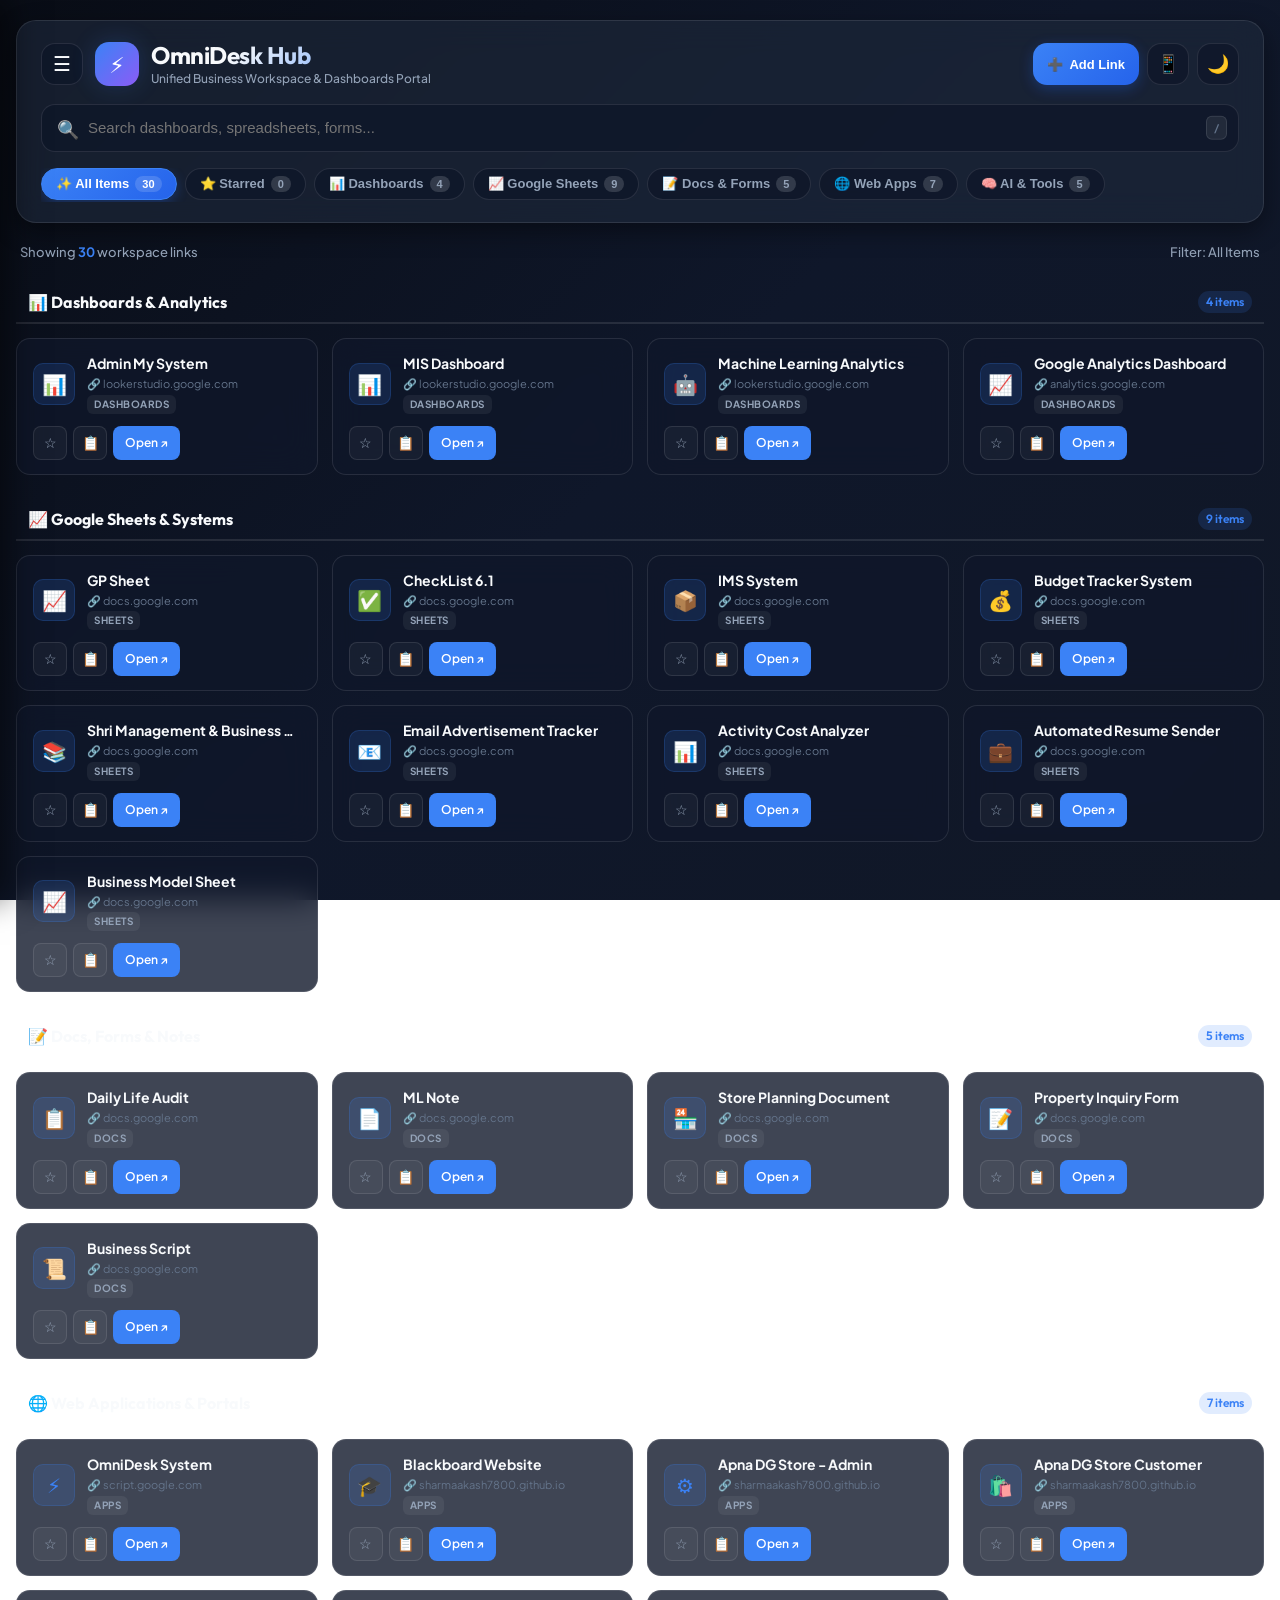
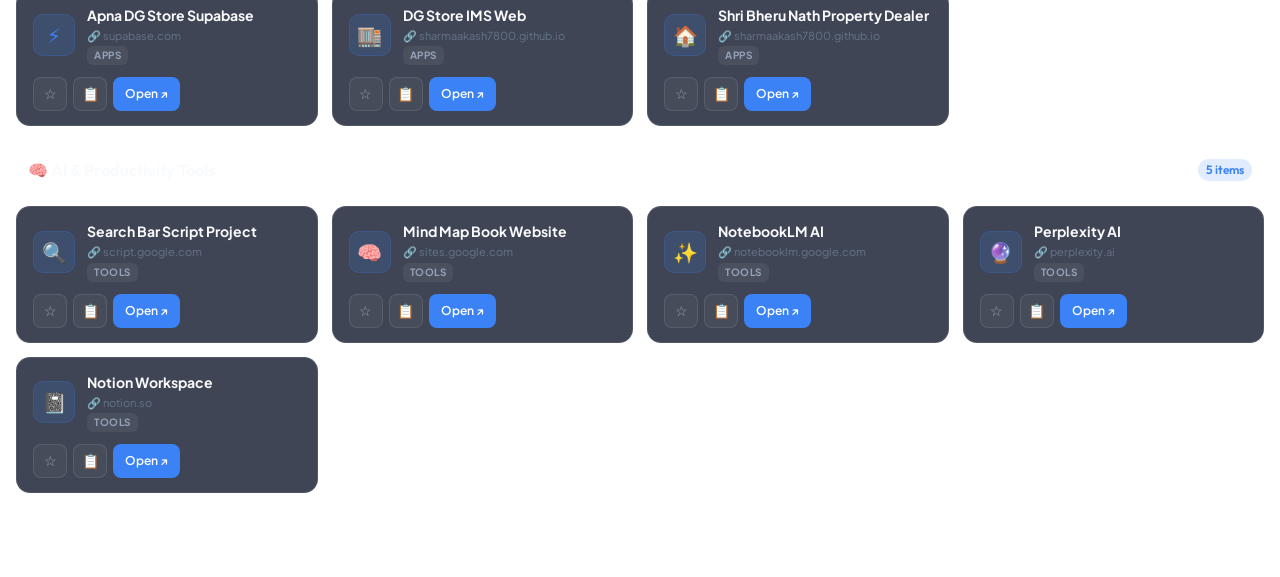
==== omnidesk/index.html @ 14e8e7c7 "Add Mobile Sidebar Drawer, Category Grouped View & Add Link Modal" ====
<!DOCTYPE html>
<html lang="en" data-theme="dark">
<head>
  <meta charset="utf-8">
  <meta name="viewport" content="width=device-width, initial-scale=1, maximum-scale=5">
  <title>OmniDesk - Unified Workspace & Dashboards Hub</title>
  <meta name="description" content="OmniDesk is your central hub for dashboards, Google Sheets, business management tools, and project links.">
  
  <!-- Open Graph / Social Meta -->
  <meta property="og:title" content="OmniDesk - Workspace & Dashboards Hub">
  <meta property="og:description" content="Access all your business dashboards, tools, forms, and Google Sheets in one modern workspace.">
  <meta property="og:type" content="website">

  <!-- Google Fonts -->
  <link rel="preconnect" href="https://fonts.googleapis.com">
  <link rel="preconnect" href="https://fonts.gstatic.com" crossorigin>
  <link href="https://fonts.googleapis.com/css2?family=Plus+Jakarta+Sans:wght@400;500;600;700;800&family=Outfit:wght@400;500;600;700&display=swap" rel="stylesheet">

  <style>
    :root {
      /* Dark Theme (Default) */
      --bg-gradient: linear-gradient(135deg, #090d16 0%, #0f172a 50%, #111827 100%);
      --bg-surface: rgba(30, 41, 59, 0.65);
      --bg-surface-hover: rgba(51, 65, 85, 0.85);
      --bg-card: rgba(15, 23, 42, 0.8);
      --bg-card-hover: rgba(30, 41, 59, 0.95);
      --border-color: rgba(255, 255, 255, 0.1);
      --border-hover: rgba(59, 130, 246, 0.5);
      
      --text-main: #f8fafc;
      --text-muted: #94a3b8;
      --text-dim: #64748b;
      
      --primary: #3b82f6;
      --primary-hover: #2563eb;
      --primary-light: rgba(59, 130, 246, 0.15);
      
      --accent: #8b5cf6;
      --accent-glow: rgba(139, 92, 246, 0.25);
      
      --star-active: #f59e0b;
      --star-active-bg: rgba(245, 158, 11, 0.15);
      
      --shadow-sm: 0 2px 8px rgba(0, 0, 0, 0.3);
      --shadow-md: 0 8px 24px rgba(0, 0, 0, 0.4);
      --shadow-glow: 0 0 25px rgba(59, 130, 246, 0.2);

      --glass-backdrop: blur(16px);
      --radius-sm: 8px;
      --radius-md: 14px;
      --radius-lg: 20px;
    }

    [data-theme="light"] {
      --bg-gradient: linear-gradient(135deg, #f0f4f8 0%, #e2e8f0 50%, #cbd5e1 100%);
      --bg-surface: rgba(255, 255, 255, 0.88);
      --bg-surface-hover: rgba(255, 255, 255, 0.98);
      --bg-card: #ffffff;
      --bg-card-hover: #ffffff;
      --border-color: rgba(0, 0, 0, 0.08);
      --border-hover: rgba(37, 99, 235, 0.4);
      
      --text-main: #0f172a;
      --text-muted: #475569;
      --text-dim: #64748b;
      
      --primary: #2563eb;
      --primary-hover: #1d4ed8;
      --primary-light: rgba(37, 99, 235, 0.1);
      
      --accent: #7c3aed;
      --accent-glow: rgba(124, 58, 237, 0.15);
      
      --shadow-sm: 0 2px 6px rgba(0, 0, 0, 0.05);
      --shadow-md: 0 10px 30px rgba(0, 0, 0, 0.08);
      --shadow-glow: 0 0 20px rgba(37, 99, 235, 0.15);
    }

    * {
      box-sizing: border-box;
      margin: 0;
      padding: 0;
    }

    html, body {
      width: 100%;
      min-height: 100vh;
      font-family: 'Plus Jakarta Sans', system-ui, -apple-system, sans-serif;
      background: var(--bg-gradient);
      background-attachment: fixed;
      color: var(--text-main);
      line-height: 1.5;
      overflow-x: hidden;
      scroll-behavior: smooth;
    }

    /* App Container */
    .app-container {
      max-width: 1280px;
      margin: 0 auto;
      padding: 20px 16px 60px;
      display: flex;
      flex-direction: column;
      gap: 20px;
      min-height: 100vh;
    }

    /* Sidebar Drawer Backdrop */
    .drawer-backdrop {
      position: fixed;
      top: 0;
      left: 0;
      width: 100vw;
      height: 100vh;
      background: rgba(0, 0, 0, 0.6);
      backdrop-filter: blur(4px);
      z-index: 9998;
      opacity: 0;
      pointer-events: none;
      transition: opacity 0.3s ease;
    }

    .drawer-backdrop.active {
      opacity: 1;
      pointer-events: auto;
    }

    /* Slide-out Sidebar Drawer */
    .mobile-drawer {
      position: fixed;
      top: 0;
      left: 0;
      width: 300px;
      max-width: 85vw;
      height: 100vh;
      background: var(--bg-card);
      border-right: 1px solid var(--border-color);
      box-shadow: 10px 0 30px rgba(0, 0, 0, 0.5);
      z-index: 9999;
      transform: translateX(-100%);
      transition: transform 0.3s cubic-bezier(0.4, 0, 0.2, 1);
      display: flex;
      flex-direction: column;
      overflow-y: auto;
      padding: 24px 20px;
      gap: 24px;
    }

    .mobile-drawer.open {
      transform: translateX(0);
    }

    .drawer-header {
      display: flex;
      align-items: center;
      justify-content: space-between;
      border-bottom: 1px solid var(--border-color);
      padding-bottom: 16px;
    }

    .drawer-close-btn {
      background: transparent;
      border: none;
      color: var(--text-muted);
      font-size: 24px;
      cursor: pointer;
      width: 36px;
      height: 36px;
      border-radius: 50%;
      display: flex;
      align-items: center;
      justify-content: center;
      transition: all 0.2s ease;
    }

    .drawer-close-btn:hover {
      background: rgba(255, 255, 255, 0.1);
      color: var(--text-main);
    }

    .drawer-section-title {
      font-size: 11px;
      font-weight: 700;
      text-transform: uppercase;
      letter-spacing: 1px;
      color: var(--text-dim);
      margin-bottom: 10px;
    }

    .drawer-nav-list {
      display: flex;
      flex-direction: column;
      gap: 6px;
      list-style: none;
    }

    .drawer-nav-item {
      display: flex;
      align-items: center;
      justify-content: space-between;
      padding: 12px 14px;
      border-radius: var(--radius-md);
      background: transparent;
      border: 1px solid transparent;
      color: var(--text-muted);
      font-weight: 600;
      font-size: 14px;
      cursor: pointer;
      transition: all 0.2s ease;
      text-decoration: none;
    }

    .drawer-nav-item:hover, .drawer-nav-item.active {
      background: var(--primary-light);
      border-color: var(--primary);
      color: var(--primary);
    }

    .drawer-nav-item .nav-count {
      padding: 2px 8px;
      border-radius: 10px;
      background: rgba(255, 255, 255, 0.1);
      font-size: 12px;
    }

    /* Top Glass Header */
    .header-card {
      background: var(--bg-surface);
      backdrop-filter: var(--glass-backdrop);
      -webkit-backdrop-filter: var(--glass-backdrop);
      border: 1px solid var(--border-color);
      border-radius: var(--radius-lg);
      padding: 20px 24px;
      box-shadow: var(--shadow-md);
      display: flex;
      flex-direction: column;
      gap: 16px;
    }

    .header-top {
      display: flex;
      align-items: center;
      justify-content: space-between;
      gap: 12px;
    }

    .brand-group {
      display: flex;
      align-items: center;
      gap: 12px;
    }

    .menu-toggle-btn {
      width: 42px;
      height: 42px;
      border-radius: var(--radius-md);
      border: 1px solid var(--border-color);
      background: var(--bg-card);
      color: var(--text-main);
      display: flex;
      align-items: center;
      justify-content: center;
      cursor: pointer;
      font-size: 20px;
      transition: all 0.2s ease;
    }

    .menu-toggle-btn:hover {
      background: var(--bg-surface-hover);
      border-color: var(--primary);
    }

    .logo-box {
      width: 44px;
      height: 44px;
      border-radius: var(--radius-md);
      background: linear-gradient(135deg, var(--primary) 0%, var(--accent) 100%);
      display: flex;
      align-items: center;
      justify-content: center;
      color: #ffffff;
      font-size: 22px;
      font-weight: 800;
      box-shadow: var(--shadow-glow);
    }

    .title-group h1 {
      font-family: 'Outfit', sans-serif;
      font-size: 24px;
      font-weight: 700;
      letter-spacing: -0.5px;
      background: linear-gradient(135deg, var(--text-main) 30%, var(--primary) 100%);
      -webkit-background-clip: text;
      -webkit-text-fill-color: transparent;
      line-height: 1.2;
    }

    .title-group p {
      font-size: 12px;
      color: var(--text-muted);
      font-weight: 500;
    }

    .header-actions {
      display: flex;
      align-items: center;
      gap: 8px;
    }

    .add-link-btn {
      padding: 0 14px;
      height: 42px;
      border-radius: var(--radius-md);
      background: linear-gradient(135deg, var(--primary) 0%, #2563eb 100%);
      color: #ffffff;
      font-size: 13px;
      font-weight: 700;
      border: none;
      cursor: pointer;
      display: flex;
      align-items: center;
      gap: 6px;
      box-shadow: 0 4px 14px rgba(37, 99, 235, 0.3);
      transition: all 0.2s ease;
      white-space: nowrap;
    }

    .add-link-btn:hover {
      transform: translateY(-2px);
      box-shadow: 0 6px 20px rgba(37, 99, 235, 0.45);
    }

    .icon-btn {
      width: 42px;
      height: 42px;
      border-radius: var(--radius-md);
      border: 1px solid var(--border-color);
      background: var(--bg-card);
      color: var(--text-main);
      display: flex;
      align-items: center;
      justify-content: center;
      cursor: pointer;
      font-size: 18px;
      transition: all 0.2s ease;
    }

    .icon-btn:hover {
      background: var(--bg-surface-hover);
      border-color: var(--primary);
    }

    /* Controls & Search */
    .search-wrapper {
      position: relative;
      width: 100%;
    }

    .search-icon {
      position: absolute;
      left: 16px;
      top: 50%;
      transform: translateY(-50%);
      color: var(--text-muted);
      pointer-events: none;
      font-size: 18px;
    }

    .search-input {
      width: 100%;
      height: 48px;
      padding: 12px 90px 12px 46px;
      border-radius: var(--radius-md);
      border: 1px solid var(--border-color);
      background: var(--bg-card);
      color: var(--text-main);
      font-size: 15px;
      font-weight: 500;
      outline: none;
      transition: all 0.2s ease;
    }

    .search-input:focus {
      border-color: var(--primary);
      box-shadow: 0 0 0 3px var(--primary-light);
      background: var(--bg-surface-hover);
    }

    .search-right-tools {
      position: absolute;
      right: 12px;
      top: 50%;
      transform: translateY(-50%);
      display: flex;
      align-items: center;
      gap: 6px;
    }

    .shortcut-badge {
      padding: 3px 7px;
      border-radius: 6px;
      background: rgba(255, 255, 255, 0.08);
      border: 1px solid var(--border-color);
      color: var(--text-dim);
      font-size: 11px;
      font-weight: 600;
      pointer-events: none;
    }

    .clear-btn {
      background: transparent;
      border: none;
      color: var(--text-muted);
      font-size: 18px;
      cursor: pointer;
      width: 28px;
      height: 28px;
      border-radius: 50%;
      display: none;
      align-items: center;
      justify-content: center;
    }

    .clear-btn.visible {
      display: flex;
    }

    /* Category Bar Chips */
    .categories-bar {
      display: flex;
      align-items: center;
      gap: 8px;
      overflow-x: auto;
      padding-bottom: 2px;
      scrollbar-width: none;
      -ms-overflow-style: none;
    }

    .categories-bar::-webkit-scrollbar {
      display: none;
    }

    .chip-btn {
      display: flex;
      align-items: center;
      gap: 6px;
      padding: 7px 14px;
      border-radius: 30px;
      border: 1px solid var(--border-color);
      background: var(--bg-card);
      color: var(--text-muted);
      font-size: 13px;
      font-weight: 600;
      white-space: nowrap;
      cursor: pointer;
      transition: all 0.2s ease;
    }

    .chip-btn:hover {
      background: var(--bg-surface-hover);
      color: var(--text-main);
    }

    .chip-btn.active {
      background: linear-gradient(135deg, var(--primary) 0%, #2563eb 100%);
      color: #ffffff;
      border-color: var(--primary);
      box-shadow: 0 4px 12px rgba(37, 99, 235, 0.3);
    }

    .chip-count {
      padding: 2px 7px;
      border-radius: 12px;
      background: rgba(255, 255, 255, 0.15);
      font-size: 11px;
    }

    /* Bar Info */
    .info-bar {
      display: flex;
      align-items: center;
      justify-content: space-between;
      padding: 0 4px;
      font-size: 13px;
      color: var(--text-muted);
      font-weight: 500;
    }

    .result-count strong {
      color: var(--primary);
    }

    /* Category Group Sections */
    .category-group-section {
      display: flex;
      flex-direction: column;
      gap: 14px;
      margin-bottom: 24px;
    }

    .category-header-title {
      display: flex;
      align-items: center;
      justify-content: space-between;
      padding: 8px 12px;
      border-bottom: 2px solid var(--border-color);
      color: var(--text-main);
      font-size: 16px;
      font-weight: 700;
      font-family: 'Outfit', sans-serif;
    }

    .category-header-title .cat-badge-count {
      font-size: 12px;
      font-weight: 600;
      padding: 2px 8px;
      border-radius: 12px;
      background: var(--primary-light);
      color: var(--primary);
    }

    /* Grid vs List Containers */
    .links-grid {
      display: grid;
      grid-template-columns: repeat(auto-fill, minmax(280px, 1fr));
      gap: 14px;
      width: 100%;
    }

    .links-list-mode {
      display: flex;
      flex-direction: column;
      gap: 10px;
    }

    /* Card Component */
    .card-item {
      background: var(--bg-card);
      border: 1px solid var(--border-color);
      border-radius: var(--radius-md);
      padding: 14px 16px;
      display: flex;
      flex-direction: column;
      justify-content: space-between;
      gap: 12px;
      position: relative;
      overflow: hidden;
      backdrop-filter: var(--glass-backdrop);
      transition: all 0.25s cubic-bezier(0.2, 0, 0, 1);
      text-decoration: none;
    }

    .card-item:hover {
      transform: translateY(-3px);
      border-color: var(--border-hover);
      box-shadow: var(--shadow-md), var(--shadow-glow);
      background: var(--bg-card-hover);
    }

    .links-list-mode .card-item {
      flex-direction: row;
      align-items: center;
    }

    .card-main-info {
      display: flex;
      align-items: center;
      gap: 12px;
      min-width: 0;
      flex: 1;
    }

    .card-icon {
      width: 42px;
      height: 42px;
      border-radius: 10px;
      display: flex;
      align-items: center;
      justify-content: center;
      font-size: 20px;
      flex-shrink: 0;
      background: var(--primary-light);
      color: var(--primary);
      border: 1px solid rgba(59, 130, 246, 0.2);
    }

    .card-text {
      display: flex;
      flex-direction: column;
      gap: 2px;
      min-width: 0;
    }

    .card-title {
      font-size: 14px;
      font-weight: 700;
      color: var(--text-main);
      white-space: nowrap;
      overflow: hidden;
      text-overflow: ellipsis;
    }

    .card-url-preview {
      font-size: 11px;
      color: var(--text-dim);
      white-space: nowrap;
      overflow: hidden;
      text-overflow: ellipsis;
    }

    .card-tag-row {
      display: flex;
      align-items: center;
      gap: 6px;
    }

    .card-tag {
      font-size: 10px;
      font-weight: 700;
      text-transform: uppercase;
      padding: 2px 7px;
      border-radius: 6px;
      background: rgba(255, 255, 255, 0.06);
      color: var(--text-muted);
      letter-spacing: 0.5px;
    }

    .custom-badge {
      font-size: 10px;
      font-weight: 700;
      padding: 2px 6px;
      border-radius: 6px;
      background: rgba(139, 92, 246, 0.2);
      color: var(--accent);
    }

    .card-actions {
      display: flex;
      align-items: center;
      gap: 6px;
      flex-shrink: 0;
    }

    .action-btn {
      width: 34px;
      height: 34px;
      border-radius: 8px;
      border: 1px solid var(--border-color);
      background: rgba(255, 255, 255, 0.04);
      color: var(--text-muted);
      display: flex;
      align-items: center;
      justify-content: center;
      cursor: pointer;
      font-size: 14px;
      transition: all 0.2s ease;
    }

    .action-btn:hover {
      background: var(--primary-light);
      color: var(--primary);
      border-color: var(--primary);
    }

    .action-btn.star-btn.starred {
      color: var(--star-active);
      background: var(--star-active-bg);
      border-color: rgba(245, 158, 11, 0.4);
    }

    .action-btn.delete-btn:hover {
      background: rgba(239, 68, 68, 0.15);
      color: #ef4444;
      border-color: #ef4444;
    }

    .open-link-btn {
      padding: 0 12px;
      height: 34px;
      border-radius: 8px;
      background: var(--primary);
      color: #ffffff;
      font-size: 12px;
      font-weight: 600;
      text-decoration: none;
      display: flex;
      align-items: center;
      gap: 4px;
      border: none;
      cursor: pointer;
      transition: all 0.2s ease;
      white-space: nowrap;
    }

    .open-link-btn:hover {
      background: var(--primary-hover);
    }

    /* Modal Component */
    .modal-overlay {
      position: fixed;
      top: 0;
      left: 0;
      width: 100vw;
      height: 100vh;
      background: rgba(0, 0, 0, 0.7);
      backdrop-filter: blur(6px);
      z-index: 10000;
      display: flex;
      align-items: center;
      justify-content: center;
      padding: 20px;
      opacity: 0;
      pointer-events: none;
      transition: opacity 0.25s ease;
    }

    .modal-overlay.active {
      opacity: 1;
      pointer-events: auto;
    }

    .modal-box {
      width: 100%;
      max-width: 460px;
      background: var(--bg-card);
      border: 1px solid var(--border-color);
      border-radius: var(--radius-lg);
      padding: 24px;
      box-shadow: var(--shadow-md);
      display: flex;
      flex-direction: column;
      gap: 18px;
      transform: scale(0.9);
      transition: transform 0.25s cubic-bezier(0.175, 0.885, 0.32, 1.275);
    }

    .modal-overlay.active .modal-box {
      transform: scale(1);
    }

    .modal-header {
      display: flex;
      align-items: center;
      justify-content: space-between;
    }

    .modal-title {
      font-family: 'Outfit', sans-serif;
      font-size: 20px;
      font-weight: 700;
      color: var(--text-main);
    }

    .form-group {
      display: flex;
      flex-direction: column;
      gap: 6px;
    }

    .form-label {
      font-size: 13px;
      font-weight: 600;
      color: var(--text-muted);
    }

    .form-input, .form-select {
      width: 100%;
      height: 44px;
      padding: 10px 14px;
      border-radius: var(--radius-sm);
      border: 1px solid var(--border-color);
      background: rgba(255, 255, 255, 0.05);
      color: var(--text-main);
      font-size: 14px;
      outline: none;
      transition: all 0.2s ease;
    }

    .form-input:focus, .form-select:focus {
      border-color: var(--primary);
      box-shadow: 0 0 0 3px var(--primary-light);
    }

    .form-select option {
      background: #0f172a;
      color: #ffffff;
    }

    .modal-buttons {
      display: flex;
      align-items: center;
      justify-content: flex-end;
      gap: 10px;
      margin-top: 6px;
    }

    .btn-secondary {
      padding: 0 16px;
      height: 40px;
      border-radius: var(--radius-sm);
      border: 1px solid var(--border-color);
      background: transparent;
      color: var(--text-muted);
      font-weight: 600;
      cursor: pointer;
    }

    .btn-primary {
      padding: 0 20px;
      height: 40px;
      border-radius: var(--radius-sm);
      border: none;
      background: var(--primary);
      color: #ffffff;
      font-weight: 700;
      cursor: pointer;
    }

    /* Code Help Box */
    .code-help-card {
      background: rgba(15, 23, 42, 0.6);
      border: 1px solid var(--border-color);
      border-radius: var(--radius-md);
      padding: 16px;
      font-size: 12px;
      color: var(--text-muted);
      line-height: 1.6;
    }

    .code-snippet {
      background: rgba(0, 0, 0, 0.4);
      padding: 8px 12px;
      border-radius: 6px;
      font-family: monospace;
      color: #38bdf8;
      margin-top: 6px;
      overflow-x: auto;
    }

    /* Toast */
    .toast {
      position: fixed;
      bottom: 20px;
      right: 20px;
      background: #1e293b;
      color: #ffffff;
      padding: 12px 18px;
      border-radius: 10px;
      border: 1px solid var(--primary);
      box-shadow: var(--shadow-md);
      font-size: 13px;
      font-weight: 600;
      display: flex;
      align-items: center;
      gap: 8px;
      transform: translateY(100px);
      opacity: 0;
      transition: all 0.3s ease;
      z-index: 99999;
    }

    .toast.show {
      transform: translateY(0);
      opacity: 1;
    }

    /* Responsive Breakdown */
    @media (max-width: 768px) {
      .app-container {
        padding: 12px 10px 40px;
        gap: 14px;
      }

      .header-card {
        padding: 14px 16px;
        border-radius: var(--radius-md);
      }

      .title-group h1 {
        font-size: 20px;
      }

      .add-link-btn span {
        display: none;
      }

      .add-link-btn {
        padding: 0 12px;
      }

      .links-grid {
        grid-template-columns: 1fr;
      }

      .links-list-mode .card-item {
        flex-direction: column;
        align-items: stretch;
      }
    }
  </style>
</head>
<body>

  <!-- Slide-out Navigation Drawer -->
  <div id="drawerBackdrop" class="drawer-backdrop"></div>
  <aside id="mobileDrawer" class="mobile-drawer">
    <div class="drawer-header">
      <div class="brand-group">
        <div class="logo-box">⚡</div>
        <div class="title-group">
          <h1>OmniDesk Menu</h1>
          <p>Navigation Drawer</p>
        </div>
      </div>
      <button id="closeDrawerBtn" class="drawer-close-btn" aria-label="Close Drawer">&times;</button>
    </div>

    <div>
      <div class="drawer-section-title">Categories</div>
      <ul class="drawer-nav-list" id="drawerNavList">
        <!-- Dynamically rendered nav items -->
      </ul>
    </div>

    <div style="margin-top: auto; display: flex; flex-direction: column; gap: 10px;">
      <button id="drawerAddLinkBtn" class="add-link-btn" style="width: 100%; justify-content: center;">
        ➕ Add New Custom Link
      </button>
      <button id="helpCodeBtn" class="btn-secondary" style="width: 100%;">
        ℹ️ Code Permanent Link Guide
      </button>
    </div>
  </aside>

  <!-- App Main Container -->
  <div class="app-container">
    
    <!-- Top Header -->
    <header class="header-card">
      <div class="header-top">
        <div class="brand-group">
          <button id="menuToggleBtn" class="menu-toggle-btn" title="Open Navigation Menu" aria-label="Open Navigation Menu">
            ☰
          </button>
          <div class="logo-box">⚡</div>
          <div class="title-group">
            <h1>OmniDesk Hub</h1>
            <p>Unified Business Workspace & Dashboards Portal</p>
          </div>
        </div>

        <div class="header-actions">
          <button id="openAddModalBtn" class="add-link-btn" title="Add Custom Link">
            ➕ <span>Add Link</span>
          </button>
          <button id="viewToggle" class="icon-btn" title="Toggle Grid / List View" aria-label="Toggle layout">
            <span id="viewIcon">📱</span>
          </button>
          <button id="themeToggle" class="icon-btn" title="Toggle Dark / Light Theme" aria-label="Toggle theme">
            <span id="themeIcon">🌙</span>
          </button>
        </div>
      </div>

      <!-- Controls & Search Bar -->
      <div class="search-wrapper">
        <span class="search-icon">🔍</span>
        <input 
          type="search" 
          id="searchInput" 
          class="search-input" 
          placeholder="Search dashboards, spreadsheets, forms..." 
          autocomplete="off"
          spellcheck="false"
        >
        <div class="search-right-tools">
          <span class="shortcut-badge">/</span>
          <button id="clearSearch" class="clear-btn" title="Clear search">&times;</button>
        </div>
      </div>

      <!-- Category Filter Chips -->
      <div class="categories-bar" id="categoriesBar">
        <button class="chip-btn active" data-category="all">
          <span>✨ All Items</span>
          <span class="chip-count" id="countAll">0</span>
        </button>
        <button class="chip-btn" data-category="favorites">
          <span>⭐ Starred</span>
          <span class="chip-count" id="countFavorites">0</span>
        </button>
        <button class="chip-btn" data-category="dashboards">
          <span>📊 Dashboards</span>
          <span class="chip-count" id="countDashboards">0</span>
        </button>
        <button class="chip-btn" data-category="sheets">
          <span>📈 Google Sheets</span>
          <span class="chip-count" id="countSheets">0</span>
        </button>
        <button class="chip-btn" data-category="docs">
          <span>📝 Docs & Forms</span>
          <span class="chip-count" id="countDocs">0</span>
        </button>
        <button class="chip-btn" data-category="apps">
          <span>🌐 Web Apps</span>
          <span class="chip-count" id="countApps">0</span>
        </button>
        <button class="chip-btn" data-category="tools">
          <span>🧠 AI & Tools</span>
          <span class="chip-count" id="countTools">0</span>
        </button>
      </div>
    </header>

    <!-- Sub Header Status -->
    <div class="info-bar">
      <div class="result-count">Showing <strong id="visibleCount">0</strong> workspace links</div>
      <div id="activeFilterTag">Filter: All Items</div>
    </div>

    <!-- Main Items Container -->
    <main id="linksContainer">
      <!-- Dynamically populated via JS -->
    </main>

  </div>

  <!-- Add Custom Link Modal Overlay -->
  <div id="addModalOverlay" class="modal-overlay">
    <div class="modal-box">
      <div class="modal-header">
        <h2 class="modal-title">➕ Add Custom Link</h2>
        <button id="closeModalBtn" class="drawer-close-btn">&times;</button>
      </div>

      <form id="addLinkForm" onsubmit="handleCustomLinkSubmit(event)">
        <div class="form-group">
          <label class="form-label" for="linkTitle">Link Title *</label>
          <input type="text" id="linkTitle" class="form-input" placeholder="e.g., Sales Tracker 2026" required>
        </div>

        <div class="form-group" style="margin-top: 12px;">
          <label class="form-label" for="linkUrl">Full Target URL *</label>
          <input type="url" id="linkUrl" class="form-input" placeholder="https://docs.google.com/..." required>
        </div>

        <div class="form-group" style="margin-top: 12px;">
          <label class="form-label" for="linkCategory">Category *</label>
          <select id="linkCategory" class="form-select" required>
            <option value="dashboards">📊 Dashboards</option>
            <option value="sheets">📈 Google Sheets</option>
            <option value="docs">📝 Docs & Forms</option>
            <option value="apps">🌐 Web Apps</option>
            <option value="tools">🧠 AI & Tools</option>
          </select>
        </div>

        <div class="form-group" style="margin-top: 12px;">
          <label class="form-label" for="linkIcon">Icon Emoji (Optional)</label>
          <input type="text" id="linkIcon" class="form-input" placeholder="e.g., ⚡ or 📊">
        </div>

        <div class="modal-buttons">
          <button type="button" id="cancelModalBtn" class="btn-secondary">Cancel</button>
          <button type="submit" class="btn-primary">Add Link</button>
        </div>
      </form>
    </div>
  </div>

  <!-- Code Permanent Link Guide Modal -->
  <div id="codeHelpOverlay" class="modal-overlay">
    <div class="modal-box">
      <div class="modal-header">
        <h2 class="modal-title">ℹ️ Code Permanent Link Guide</h2>
        <button id="closeCodeHelpBtn" class="drawer-close-btn">&times;</button>
      </div>

      <div class="code-help-card">
        <p>Permanently code me naya link add karne ke liye <code>index.html</code> file me <strong>workspaceItems</strong> array me naya item object add karein:</p>
        <div class="code-snippet">
{<br>
&nbsp;&nbsp;id: "my-custom-link",<br>
&nbsp;&nbsp;title: "My New Sheet",<br>
&nbsp;&nbsp;url: "https://docs.google.com/...",<br>
&nbsp;&nbsp;category: "sheets",<br>
&nbsp;&nbsp;icon: "📈",<br>
&nbsp;&nbsp;description: "Custom sheet link"<br>
}
        </div>
      </div>

      <div class="modal-buttons">
        <button id="closeHelpModalOk" class="btn-primary">Got it!</button>
      </div>
    </div>
  </div>

  <!-- Toast Notification -->
  <div id="toast" class="toast">
    <span>📋</span>
    <span id="toastMsg">Notification</span>
  </div>

  <script>
    // Master Array of Default Workspace Links
    const defaultWorkspaceItems = [
      {
        id: "omnidesk-script",
        title: "OmniDesk System",
        url: "https://script.google.com/macros/s/AKfycbzeca-PajAGc6Jk0TYVvfpPBNuZktfpbcc2tYQ794XAi9DPR_Stpy-gmaYkvtwwXMZU/exec",
        category: "apps",
        icon: "⚡",
        description: "Primary Google Apps Script OmniDesk web app"
      },
      {
        id: "admin-my-system",
        title: "Admin My System",
        url: "https://lookerstudio.google.com/reporting/a91cad50-9fd8-490d-bcf5-48cc1edf183d",
        category: "dashboards",
        icon: "📊",
        description: "Looker Studio System Admin reporting dashboard"
      },
      {
        id: "daily-life-audit",
        title: "Daily Life Audit",
        url: "https://docs.google.com/forms/d/e/1FAIpQLSfcIeH9K-JJC0okL1RT_aq1j2crTP3db7A32-sSJp8l19tYJg/viewform",
        category: "docs",
        icon: "📋",
        description: "Daily routine and habit tracking Google Form"
      },
      {
        id: "gp-sheet",
        title: "GP Sheet",
        url: "https://docs.google.com/spreadsheets/d/1AjYqL6gL3j6uwDDDGywWWkUBfEiCIAAui42ZmRfBa_U/edit?gid=649136188#gid=649136188",
        category: "sheets",
        icon: "📈",
        description: "General Performance & records master spreadsheet"
      },
      {
        id: "checklist-61",
        title: "CheckList 6.1",
        url: "https://docs.google.com/spreadsheets/d/1iNc6atXddbCe1QUErmTWDa-ckLAKSqQei5mkJOBJbYM/edit?gid=541354850#gid=541354850",
        category: "sheets",
        icon: "✅",
        description: "System process verification & audit checklist"
      },
      {
        id: "ims-system",
        title: "IMS System",
        url: "https://docs.google.com/spreadsheets/d/1rIEVhMRWm-xtWnAQA4E_QvKoGflgNT6zA63daIxrbdc/edit?gid=516475266#gid=516475266",
        category: "sheets",
        icon: "📦",
        description: "Inventory & Stock Management Google Sheet"
      },
      {
        id: "budget-tracker",
        title: "Budget Tracker System",
        url: "https://docs.google.com/spreadsheets/d/13LUgyb-I6S04Wlq9M8guuFzyEbU1r2ZtZnhzwQ3-ilc/edit?gid=1762379637#gid=1762379637",
        category: "sheets",
        icon: "💰",
        description: "Financial tracking and budget allocation sheet"
      },
      {
        id: "search-bar-script",
        title: "Search Bar Script Project",
        url: "https://script.google.com/home/projects/1ZGVuUICOr4jsu03-Xc4EoMPjbDpWzH3i_d0Aww6pM3Dmu6vMeRGRaFpE/edit",
        category: "tools",
        icon: "🔍",
        description: "Google Apps Script Search Bar Editor"
      },
      {
        id: "mis-dashboard",
        title: "MIS Dashboard",
        url: "https://lookerstudio.google.com/reporting/1cd7c61b-713e-4ddb-a917-9e613b8d9524",
        category: "dashboards",
        icon: "📊",
        description: "Management Information System analytics"
      },
      {
        id: "machine-learning-dash",
        title: "Machine Learning Analytics",
        url: "https://lookerstudio.google.com/reporting/419ceb51-43b5-4ddf-8f89-80b5c28c946e",
        category: "dashboards",
        icon: "🤖",
        description: "Looker Studio Machine Learning Insights"
      },
      {
        id: "blackboard-site",
        title: "Blackboard Website",
        url: "https://sharmaakash7800.github.io/Blackboard/",
        category: "apps",
        icon: "🎓",
        description: "Interactive digital blackboard live web site"
      },
      {
        id: "ml-note-doc",
        title: "ML Note",
        url: "https://docs.google.com/document/d/1yGQkqI7PKsflAmNDRmryM1TpDMOIlzbycuO_r-394rg/edit?tab=t.gyqfubfijxlg#heading=h.musxi1756mn5",
        category: "docs",
        icon: "📄",
        description: "Machine Learning study documentation & notes"
      },
      {
        id: "store-planning-doc",
        title: "Store Planning Document",
        url: "https://docs.google.com/document/d/19r8skkqTZnqOrHth4VZ1kTkmwOLnlo4mQgHfAqixXuM/edit?tab=t.0",
        category: "docs",
        icon: "🏪",
        description: "Retail and store expansion strategy plan"
      },
      {
        id: "apna-dg-admin",
        title: "Apna DG Store - Admin",
        url: "https://sharmaakash7800.github.io/apna-dg-store/admin.html",
        category: "apps",
        icon: "⚙️",
        description: "Store administration dashboard web application"
      },
      {
        id: "apna-dg-customer",
        title: "Apna DG Store Customer",
        url: "https://sharmaakash7800.github.io/apna-dg-store/",
        category: "apps",
        icon: "🛍️",
        description: "Customer store storefront web app"
      },
      {
        id: "apna-dg-supabase",
        title: "Apna DG Store Supabase",
        url: "https://supabase.com/dashboard/project/xbzvnhhyataeciiysbhh/sql/11ceb9e6-91fa-46c5-8b35-97a4bb07d209",
        category: "apps",
        icon: "⚡",
        description: "Supabase Database & Backend Console"
      },
      {
        id: "dg-store-ims",
        title: "DG Store IMS Web",
        url: "https://sharmaakash7800.github.io/DG_IMS/",
        category: "apps",
        icon: "🏬",
        description: "Inventory Management Web App"
      },
      {
        id: "property-website",
        title: "Shri Bheru Nath Property Dealer",
        url: "https://sharmaakash7800.github.io/property-website/",
        category: "apps",
        icon: "🏠",
        description: "Real estate listing & property website"
      },
      {
        id: "property-inquiry-form",
        title: "Property Inquiry Form",
        url: "https://docs.google.com/forms/d/e/1FAIpQLSfXI_II-qqfPshWeJwCtYshghSan5YAijvf1RkjZM5rL1xZrQ/viewform?usp=sharing&ouid=109146852056270324227",
        category: "docs",
        icon: "📝",
        description: "Aapki Property, Aapki Pasand Inquiry Form"
      },
      {
        id: "shri-management-studies",
        title: "Shri Management & Business Studies",
        url: "https://docs.google.com/spreadsheets/d/1qWufTlPG-Qu47F_Ok9toa1G83fFaB38fhhF9t91QHBM/edit?gid=0#gid=0",
        category: "sheets",
        icon: "📚",
        description: "Business management curriculum spreadsheet"
      },
      {
        id: "google-analytics",
        title: "Google Analytics Dashboard",
        url: "https://analytics.google.com/analytics/web/#/a360521372p495572085/reports/intelligenthome?params=_u..nav%3Dmaui&collectionId=user",
        category: "dashboards",
        icon: "📈",
        description: "Web traffic and visitor analytics portal"
      },
      {
        id: "email-advertisement",
        title: "Email Advertisement Tracker",
        url: "https://docs.google.com/spreadsheets/d/1GWqgqkjsj1oz56qQcqR8sSdmJnmdKrZf56aT4v5sJOE/edit?gid=1994925139#gid=1994925139",
        category: "sheets",
        icon: "📧",
        description: "Marketing and email campaign tracker"
      },
      {
        id: "activity-cost-analyzer",
        title: "Activity Cost Analyzer",
        url: "https://docs.google.com/spreadsheets/d/1u4CK0FXMShXpYHKjHjJrcERFHzscrbPgGCGFfUGS4i4/edit?gid=95172440#gid=95172440",
        category: "sheets",
        icon: "📊",
        description: "Cost calculation and expense analysis sheet"
      },
      {
        id: "mind-map-book",
        title: "Mind Map Book Website",
        url: "https://sites.google.com/view/mind-shaping?usp=sharing",
        category: "tools",
        icon: "🧠",
        description: "Mind shaping and visual learning resources"
      },
      {
        id: "notebook-lm",
        title: "NotebookLM AI",
        url: "https://notebooklm.google.com/",
        category: "tools",
        icon: "✨",
        description: "Google AI research assistant notebook"
      },
      {
        id: "perplexity-ai",
        title: "Perplexity AI",
        url: "https://www.perplexity.ai/",
        category: "tools",
        icon: "🔮",
        description: "AI search and research workspace"
      },
      {
        id: "notion-workspace",
        title: "Notion Workspace",
        url: "https://www.notion.so/",
        category: "tools",
        icon: "📓",
        description: "Notes, wiki, and project database"
      },
      {
        id: "automated-resume-sender",
        title: "Automated Resume Sender",
        url: "https://docs.google.com/spreadsheets/d/1wqUfFaVKGKcNMg-V6JSkg9crXmdn5xlSInklXp-kVRw/edit?gid=0#gid=0",
        category: "sheets",
        icon: "💼",
        description: "Automated job application & resume tracking sheet"
      },
      {
        id: "business-script",
        title: "Business Script",
        url: "https://docs.google.com/document/d/11MyUDXQjR_0czsm1POBN-rdt2wyQb7ImGzks8KKNBto/edit?tab=t.0",
        category: "docs",
        icon: "📜",
        description: "Standard operating scripts & guidelines"
      },
      {
        id: "business-model",
        title: "Business Model Sheet",
        url: "https://docs.google.com/spreadsheets/d/1xuXK29s5KutbOSzHjheKD3y5jnhMjER0/edit?gid=142952597#gid=142952597",
        category: "sheets",
        icon: "📈",
        description: "Revenue modeling and business architecture"
      }
    ];

    // State Variables
    let currentCategory = "all";
    let searchQuery = "";
    let isListView = false;
    let starredIds = JSON.parse(localStorage.getItem("omnidesk_starred") || "[]");
    let customLinks = JSON.parse(localStorage.getItem("omnidesk_custom_links") || "[]");

    // Category Label & Icon Mapping
    const categoryConfig = {
      dashboards: { title: "Dashboards & Analytics", icon: "📊" },
      sheets: { title: "Google Sheets & Systems", icon: "📈" },
      docs: { title: "Docs, Forms & Notes", icon: "📝" },
      apps: { title: "Web Applications & Portals", icon: "🌐" },
      tools: { title: "AI & Productivity Tools", icon: "🧠" }
    };

    const categoryNames = {
      all: "All Items",
      favorites: "Starred Items",
      dashboards: "Dashboards",
      sheets: "Google Sheets",
      docs: "Docs & Forms",
      apps: "Web Apps",
      tools: "AI & Tools"
    };

    // Combined Items List
    function getAllItems() {
      return [...defaultWorkspaceItems, ...customLinks];
    }

    // Elements
    const linksContainer = document.getElementById("linksContainer");
    const searchInput = document.getElementById("searchInput");
    const clearSearch = document.getElementById("clearSearch");
    const categoriesBar = document.getElementById("categoriesBar");
    const visibleCount = document.getElementById("visibleCount");
    const activeFilterTag = document.getElementById("activeFilterTag");
    const viewToggle = document.getElementById("viewToggle");
    const viewIcon = document.getElementById("viewIcon");
    const themeToggle = document.getElementById("themeToggle");
    const themeIcon = document.getElementById("themeIcon");

    // Drawer Elements
    const menuToggleBtn = document.getElementById("menuToggleBtn");
    const mobileDrawer = document.getElementById("mobileDrawer");
    const drawerBackdrop = document.getElementById("drawerBackdrop");
    const closeDrawerBtn = document.getElementById("closeDrawerBtn");
    const drawerNavList = document.getElementById("drawerNavList");

    // Modal Elements
    const addModalOverlay = document.getElementById("addModalOverlay");
    const openAddModalBtn = document.getElementById("openAddModalBtn");
    const drawerAddLinkBtn = document.getElementById("drawerAddLinkBtn");
    const closeModalBtn = document.getElementById("closeModalBtn");
    const cancelModalBtn = document.getElementById("cancelModalBtn");
    const addLinkForm = document.getElementById("addLinkForm");

    // Code Help Elements
    const codeHelpOverlay = document.getElementById("codeHelpOverlay");
    const helpCodeBtn = document.getElementById("helpCodeBtn");
    const closeCodeHelpBtn = document.getElementById("closeCodeHelpBtn");
    const closeHelpModalOk = document.getElementById("closeHelpModalOk");

    // Update Item Counts
    function updateCounts() {
      const items = getAllItems();
      const counts = {
        all: items.length,
        favorites: starredIds.length,
        dashboards: 0,
        sheets: 0,
        docs: 0,
        apps: 0,
        tools: 0
      };

      items.forEach(item => {
        if (counts[item.category] !== undefined) {
          counts[item.category]++;
        }
      });

      document.getElementById("countAll").textContent = counts.all;
      document.getElementById("countFavorites").textContent = counts.favorites;
      document.getElementById("countDashboards").textContent = counts.dashboards;
      document.getElementById("countSheets").textContent = counts.sheets;
      document.getElementById("countDocs").textContent = counts.docs;
      document.getElementById("countApps").textContent = counts.apps;
      document.getElementById("countTools").textContent = counts.tools;

      renderDrawerNav(counts);
    }

    // Render Mobile Drawer Items
    function renderDrawerNav(counts) {
      const keys = ["all", "favorites", "dashboards", "sheets", "docs", "apps", "tools"];
      drawerNavList.innerHTML = "";

      keys.forEach(key => {
        const isActive = currentCategory === key;
        const icon = key === "all" ? "✨" : key === "favorites" ? "⭐" : categoryConfig[key]?.icon || "🏷️";
        const navHtml = `
          <li class="drawer-nav-item ${isActive ? 'active' : ''}" onclick="selectCategoryFromDrawer('${key}')">
            <span>${icon} ${categoryNames[key]}</span>
            <span class="nav-count">${counts[key] || 0}</span>
          </li>
        `;
        drawerNavList.insertAdjacentHTML("beforeend", navHtml);
      });
    }

    // Toggle Favorite
    function toggleStar(itemId, event) {
      if (event) {
        event.preventDefault();
        event.stopPropagation();
      }

      if (starredIds.includes(itemId)) {
        starredIds = starredIds.filter(id => id !== itemId);
        showToast("Removed from Starred");
      } else {
        starredIds.push(itemId);
        showToast("⭐ Added to Starred!");
      }

      localStorage.setItem("omnidesk_starred", JSON.stringify(starredIds));
      updateCounts();
      renderItems();
    }

    // Delete Custom Link
    function deleteCustomLink(itemId, event) {
      if (event) {
        event.preventDefault();
        event.stopPropagation();
      }

      if (confirm("Are you sure you want to delete this custom link?")) {
        customLinks = customLinks.filter(item => item.id !== itemId);
        localStorage.setItem("omnidesk_custom_links", JSON.stringify(customLinks));
        showToast("🗑️ Link deleted!");
        updateCounts();
        renderItems();
      }
    }

    // Copy Link URL
    function copyUrl(url, event) {
      if (event) {
        event.preventDefault();
        event.stopPropagation();
      }

      navigator.clipboard.writeText(url).then(() => {
        showToast("📋 Link copied to clipboard!");
      }).catch(() => {
        showToast("Failed to copy link");
      });
    }

    // Toast
    function showToast(msg) {
      const toast = document.getElementById("toast");
      document.getElementById("toastMsg").textContent = msg;
      toast.classList.add("show");
      setTimeout(() => {
        toast.classList.remove("show");
      }, 2500);
    }

    function formatUrlPreview(url) {
      try {
        const parsed = new URL(url);
        return parsed.hostname.replace("www.", "");
      } catch (e) {
        return url;
      }
    }

    // Single Card HTML Generator
    function createCardHtml(item) {
      const isStarred = starredIds.includes(item.id);
      const isCustom = item.isCustom;

      return `
        <a class="card-item" href="${item.url}" target="_blank" rel="noopener noreferrer">
          <div class="card-main-info">
            <div class="card-icon">${item.icon || '🔗'}</div>
            <div class="card-text">
              <div class="card-title">${item.title}</div>
              <div class="card-url-preview">🔗 ${formatUrlPreview(item.url)}</div>
              <div class="card-tag-row">
                <span class="card-tag">${item.category}</span>
                ${isCustom ? '<span class="custom-badge">CUSTOM</span>' : ''}
              </div>
            </div>
          </div>

          <div class="card-actions">
            <button class="action-btn star-btn ${isStarred ? 'starred' : ''}" 
              title="${isStarred ? 'Unstar' : 'Star'}" 
              onclick="toggleStar('${item.id}', event)">
              ${isStarred ? '★' : '☆'}
            </button>

            <button class="action-btn" 
              title="Copy URL" 
              onclick="copyUrl('${item.url}', event)">
              📋
            </button>

            ${isCustom ? `
              <button class="action-btn delete-btn" 
                title="Delete Link" 
                onclick="deleteCustomLink('${item.id}', event)">
                🗑️
              </button>
            ` : ''}

            <span class="open-link-btn">
              Open ↗
            </span>
          </div>
        </a>
      `;
    }

    // Render Items (Supports Category Section Grouping!)
    function renderItems() {
      linksContainer.innerHTML = "";
      const allItems = getAllItems();

      const filtered = allItems.filter(item => {
        // Category Filter Match
        let categoryMatch = false;
        if (currentCategory === "all") {
          categoryMatch = true;
        } else if (currentCategory === "favorites") {
          categoryMatch = starredIds.includes(item.id);
        } else {
          categoryMatch = item.category === currentCategory;
        }

        // Search Match
        const q = searchQuery.toLowerCase();
        const searchMatch = !q || 
          item.title.toLowerCase().includes(q) || 
          item.url.toLowerCase().includes(q) || 
          (item.description && item.description.toLowerCase().includes(q));

        return categoryMatch && searchMatch;
      });

      visibleCount.textContent = filtered.length;
      activeFilterTag.textContent = `Filter: ${categoryNames[currentCategory] || 'Custom'}`;

      if (filtered.length === 0) {
        linksContainer.innerHTML = `
          <div style="text-align: center; padding: 60px 20px; border: 2px dashed var(--border-color); border-radius: var(--radius-lg); background: var(--bg-surface);">
            <div style="font-size: 44px; opacity: 0.5;">🔍</div>
            <div style="font-size: 18px; font-weight: 700; margin-top: 10px;">No links found</div>
            <div style="font-size: 13px; color: var(--text-muted); margin-top: 4px;">Try searching something else or switch categories.</div>
          </div>
        `;
        return;
      }

      // If viewing "All Items" without an active search query, display grouped by Category Sections!
      if (currentCategory === "all" && searchQuery === "") {
        const categoriesOrder = ["dashboards", "sheets", "docs", "apps", "tools"];

        categoriesOrder.forEach(catKey => {
          const catItems = filtered.filter(item => item.category === catKey);

          if (catItems.length > 0) {
            const sectionHtml = `
              <div class="category-group-section">
                <div class="category-header-title">
                  <span>${categoryConfig[catKey].icon} ${categoryConfig[catKey].title}</span>
                  <span class="cat-badge-count">${catItems.length} items</span>
                </div>
                <div class="${isListView ? 'links-list-mode' : 'links-grid'}">
                  ${catItems.map(item => createCardHtml(item)).join("")}
                </div>
              </div>
            `;
            linksContainer.insertAdjacentHTML("beforeend", sectionHtml);
          }
        });
      } else {
        // Direct Grid / List rendering for specific category / search results
        const containerHtml = `
          <div class="${isListView ? 'links-list-mode' : 'links-grid'}">
            ${filtered.map(item => createCardHtml(item)).join("")}
          </div>
        `;
        linksContainer.insertAdjacentHTML("beforeend", containerHtml);
      }
    }

    // Category Chip Click
    categoriesBar.addEventListener("click", (e) => {
      const chip = e.target.closest(".chip-btn");
      if (!chip) return;

      document.querySelectorAll(".chip-btn").forEach(btn => btn.classList.remove("active"));
      chip.classList.add("active");

      currentCategory = chip.dataset.category;
      updateCounts();
      renderItems();
    });

    // Select Category from Drawer
    function selectCategoryFromDrawer(categoryKey) {
      currentCategory = categoryKey;

      // Sync header chips
      document.querySelectorAll(".chip-btn").forEach(btn => {
        btn.classList.toggle("active", btn.dataset.category === categoryKey);
      });

      closeDrawer();
      updateCounts();
      renderItems();
    }

    // Search Input Event Listener
    searchInput.addEventListener("input", (e) => {
      searchQuery = e.target.value.trim();
      clearSearch.classList.toggle("visible", searchQuery.length > 0);
      renderItems();
    });

    clearSearch.addEventListener("click", () => {
      searchInput.value = "";
      searchQuery = "";
      clearSearch.classList.remove("visible");
      renderItems();
      searchInput.focus();
    });

    // Drawer Open / Close Logic
    function openDrawer() {
      mobileDrawer.classList.add("open");
      drawerBackdrop.classList.add("active");
    }

    function closeDrawer() {
      mobileDrawer.classList.remove("open");
      drawerBackdrop.classList.remove("active");
    }

    menuToggleBtn.addEventListener("click", openDrawer);
    closeDrawerBtn.addEventListener("click", closeDrawer);
    drawerBackdrop.addEventListener("click", closeDrawer);

    // Modal Open / Close Logic
    function openModal() {
      addModalOverlay.classList.add("active");
      document.getElementById("linkTitle").focus();
    }

    function closeModal() {
      addModalOverlay.classList.remove("active");
      addLinkForm.reset();
    }

    openAddModalBtn.addEventListener("click", openModal);
    drawerAddLinkBtn.addEventListener("click", () => {
      closeDrawer();
      openModal();
    });
    closeModalBtn.addEventListener("click", closeModal);
    cancelModalBtn.addEventListener("click", closeModal);

    // Code Help Modal
    helpCodeBtn.addEventListener("click", () => {
      closeDrawer();
      codeHelpOverlay.classList.add("active");
    });

    closeCodeHelpBtn.addEventListener("click", () => codeHelpOverlay.classList.remove("active"));
    closeHelpModalOk.addEventListener("click", () => codeHelpOverlay.classList.remove("active"));

    // Handle Custom Link Submission
    function handleCustomLinkSubmit(event) {
      event.preventDefault();

      const title = document.getElementById("linkTitle").value.trim();
      let url = document.getElementById("linkUrl").value.trim();
      const category = document.getElementById("linkCategory").value;
      let icon = document.getElementById("linkIcon").value.trim();

      if (!url.startsWith("http://") && !url.startsWith("https://")) {
        url = "https://" + url;
      }

      if (!icon) {
        icon = categoryConfig[category]?.icon || "🔗";
      }

      const newLinkObj = {
        id: "custom-" + Date.now(),
        title: title,
        url: url,
        category: category,
        icon: icon,
        isCustom: true,
        description: "User added custom link"
      };

      customLinks.push(newLinkObj);
      localStorage.setItem("omnidesk_custom_links", JSON.stringify(customLinks));

      closeModal();
      showToast("➕ New Custom Link added!");
      updateCounts();
      renderItems();
    }

    // View Switcher (Grid / List)
    viewToggle.addEventListener("click", () => {
      isListView = !isListView;
      viewIcon.textContent = isListView ? "📑" : "📱";
      showToast(isListView ? "Switched to List View" : "Switched to Grid View");
      renderItems();
    });

    // Theme Switcher (Dark / Light)
    themeToggle.addEventListener("click", () => {
      const currentTheme = document.documentElement.getAttribute("data-theme");
      const nextTheme = currentTheme === "dark" ? "light" : "dark";
      document.documentElement.setAttribute("data-theme", nextTheme);
      themeIcon.textContent = nextTheme === "dark" ? "🌙" : "☀️";
      localStorage.setItem("omnidesk_theme", nextTheme);
      showToast(`Switched to ${nextTheme.toUpperCase()} theme`);
    });

    const savedTheme = localStorage.getItem("omnidesk_theme");
    if (savedTheme) {
      document.documentElement.setAttribute("data-theme", savedTheme);
      themeIcon.textContent = savedTheme === "dark" ? "🌙" : "☀️";
    }

    // Global Keydown Shortcuts
    document.addEventListener("keydown", (e) => {
      if (e.key === "/" && document.activeElement !== searchInput) {
        e.preventDefault();
        searchInput.focus();
      } else if (e.key === "Escape") {
        closeDrawer();
        closeModal();
        codeHelpOverlay.classList.remove("active");
      }
    });

    // Initial Load
    updateCounts();
    renderItems();
  </script>
</body>
</html>
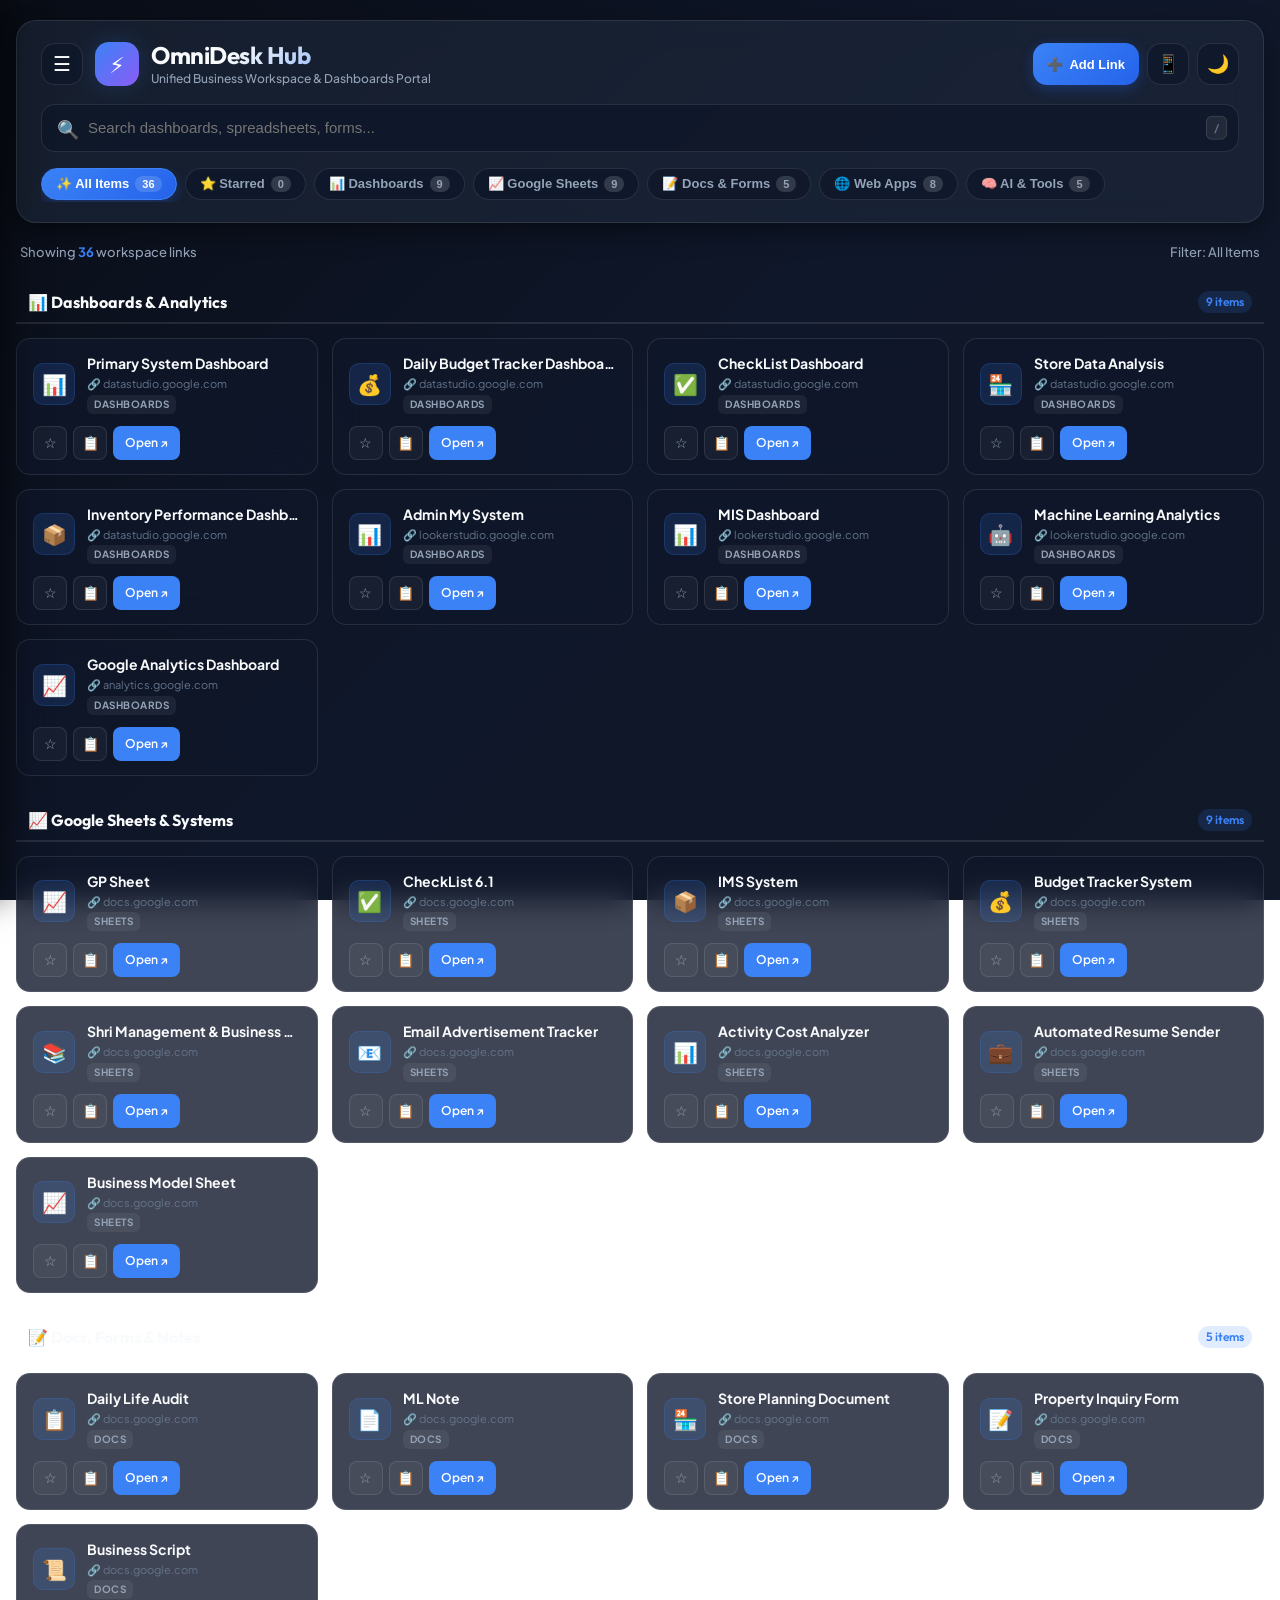
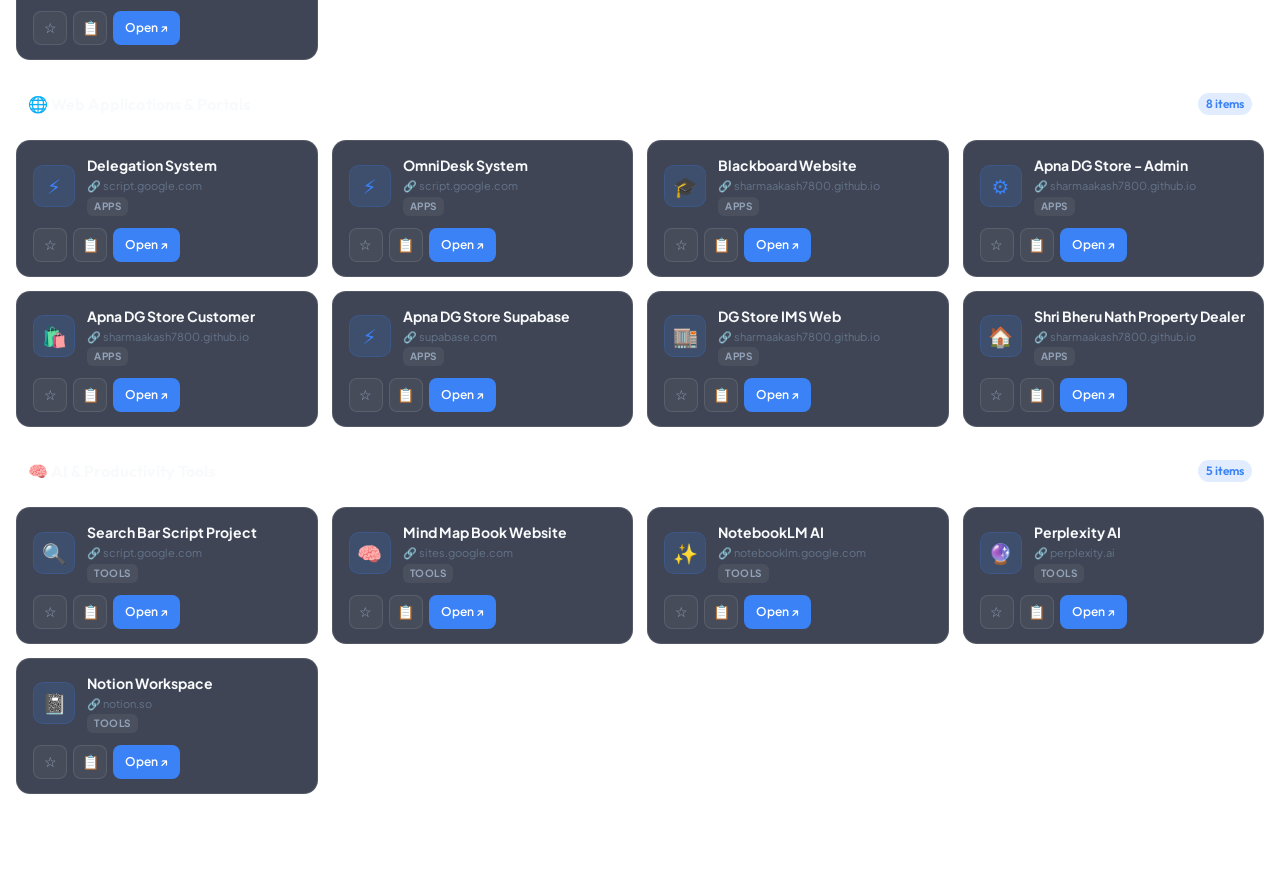
==== commit 7d7d3eba: "Add priority dashboards and delegation system links to top" ====
--- a/omnidesk/index.html
+++ b/omnidesk/index.html
@@ -1107,6 +1107,54 @@
     // Master Array of Default Workspace Links
     const defaultWorkspaceItems = [
       {
+        id: "primary-system-dashboard",
+        title: "Primary System Dashboard",
+        url: "https://datastudio.google.com/reporting/03414a12-4c7f-42dc-aa8f-8840ddfb9d64",
+        category: "dashboards",
+        icon: "📊",
+        description: "Main System Reporting Dashboard"
+      },
+      {
+        id: "delegation-system",
+        title: "Delegation System",
+        url: "https://script.google.com/macros/s/AKfycbyxssr1bJw564ngnJhdH_rTpDuDDcGUAeIlcI2In5wFA56p0MVpf7ZNMfhZpL-uaQzm/exec",
+        category: "apps",
+        icon: "⚡",
+        description: "Task Delegation System"
+      },
+      {
+        id: "daily-budget-tracker-dash",
+        title: "Daily Budget Tracker Dashboard",
+        url: "https://datastudio.google.com/reporting/3ef8313d-8567-4e62-94f4-e3933a39610c",
+        category: "dashboards",
+        icon: "💰",
+        description: "Daily Budget Tracking Analytics"
+      },
+      {
+        id: "checklist-dashboard",
+        title: "CheckList Dashboard",
+        url: "https://datastudio.google.com/reporting/643c5bf5-e628-41bd-8dab-db656f7848e4",
+        category: "dashboards",
+        icon: "✅",
+        description: "System Process Checklist Reporting"
+      },
+      {
+        id: "store-data-analysis",
+        title: "Store Data Analysis",
+        url: "https://datastudio.google.com/reporting/acf01be8-f008-4ec8-a1e4-38f60dc98e3a",
+        category: "dashboards",
+        icon: "🏪",
+        description: "Retail Store Data Analytics & Insights"
+      },
+      {
+        id: "inventory-performance-gp",
+        title: "Inventory Performance Dashboard (GP)",
+        url: "https://datastudio.google.com/reporting/2bb9c0bc-6f26-445d-a2a7-734b4c8976a9",
+        category: "dashboards",
+        icon: "📦",
+        description: "GP Stock & Inventory Performance"
+      },
+      {
         id: "omnidesk-script",
         title: "OmniDesk System",
         url: "https://script.google.com/macros/s/AKfycbzeca-PajAGc6Jk0TYVvfpPBNuZktfpbcc2tYQ794XAi9DPR_Stpy-gmaYkvtwwXMZU/exec",
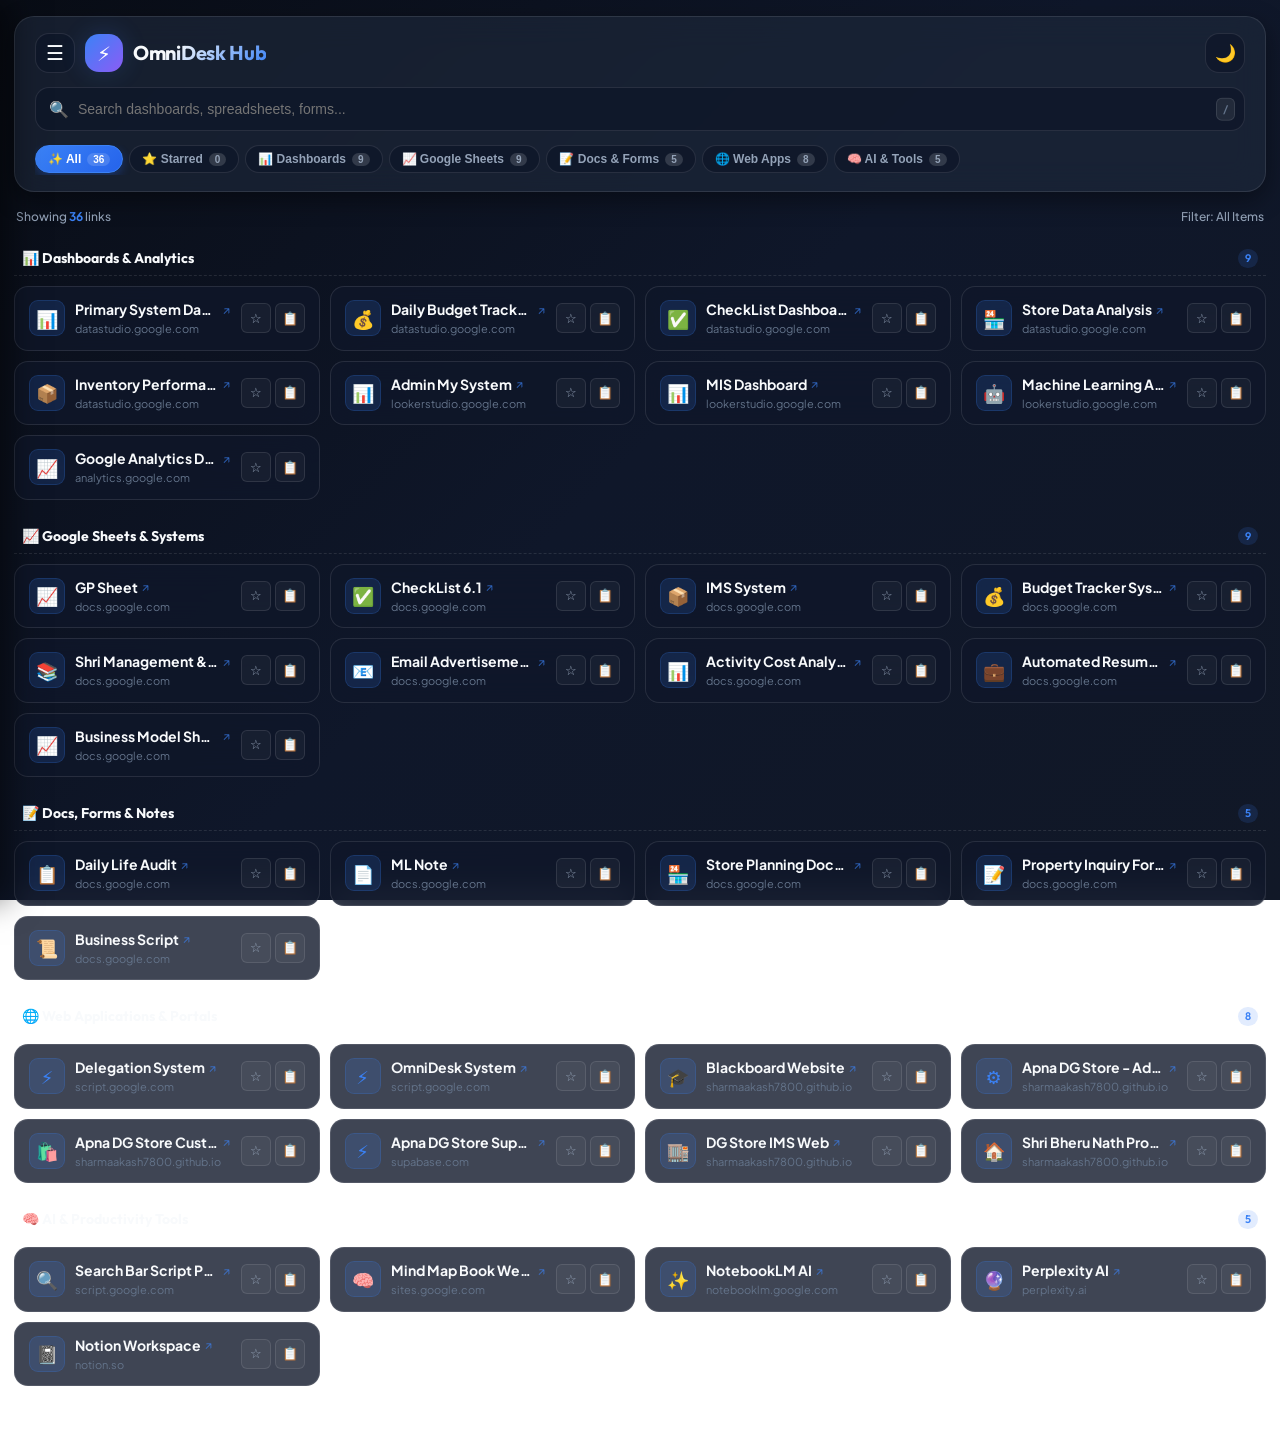
==== commit 32a8084b: "Refine mobile UI: remove header Add button and view toggle, make cards directly clickable" ====
--- a/omnidesk/index.html
+++ b/omnidesk/index.html
@@ -3,7 +3,7 @@
 <head>
   <meta charset="utf-8">
   <meta name="viewport" content="width=device-width, initial-scale=1, maximum-scale=5">
-  <title>OmniDesk - Unified Workspace & Dashboards Hub</title>
+  <title>OmniDesk - Workspace & Dashboards Hub</title>
   <meta name="description" content="OmniDesk is your central hub for dashboards, Google Sheets, business management tools, and project links.">
   
   <!-- Open Graph / Social Meta -->
@@ -14,7 +14,7 @@
   <!-- Google Fonts -->
   <link rel="preconnect" href="https://fonts.googleapis.com">
   <link rel="preconnect" href="https://fonts.gstatic.com" crossorigin>
-  <link href="https://fonts.googleapis.com/css2?family=Plus+Jakarta+Sans:wght@400;500;600;700;800&family=Outfit:wght@400;500;600;700&display=swap" rel="stylesheet">
+  <link href="https://fonts.googleapis.com/css2?family=Plus+Jakarta+Sans:wght@400;500;600;700;800&family=Outfit:wght@500;600;700&display=swap" rel="stylesheet">
 
   <style>
     :root {
@@ -98,10 +98,10 @@
     .app-container {
       max-width: 1280px;
       margin: 0 auto;
-      padding: 20px 16px 60px;
+      padding: 16px 14px 50px;
       display: flex;
       flex-direction: column;
-      gap: 20px;
+      gap: 16px;
       min-height: 100vh;
     }
 
@@ -112,7 +112,7 @@
       left: 0;
       width: 100vw;
       height: 100vh;
-      background: rgba(0, 0, 0, 0.6);
+      background: rgba(0, 0, 0, 0.65);
       backdrop-filter: blur(4px);
       z-index: 9998;
       opacity: 0;
@@ -130,7 +130,7 @@
       position: fixed;
       top: 0;
       left: 0;
-      width: 300px;
+      width: 290px;
       max-width: 85vw;
       height: 100vh;
       background: var(--bg-card);
@@ -142,8 +142,8 @@
       display: flex;
       flex-direction: column;
       overflow-y: auto;
-      padding: 24px 20px;
-      gap: 24px;
+      padding: 20px 18px;
+      gap: 20px;
     }
 
     .mobile-drawer.open {
@@ -155,7 +155,7 @@
       align-items: center;
       justify-content: space-between;
       border-bottom: 1px solid var(--border-color);
-      padding-bottom: 16px;
+      padding-bottom: 14px;
     }
 
     .drawer-close-btn {
@@ -170,7 +170,6 @@
       display: flex;
       align-items: center;
       justify-content: center;
-      transition: all 0.2s ease;
     }
 
     .drawer-close-btn:hover {
@@ -184,13 +183,13 @@
       text-transform: uppercase;
       letter-spacing: 1px;
       color: var(--text-dim);
-      margin-bottom: 10px;
+      margin-bottom: 8px;
     }
 
     .drawer-nav-list {
       display: flex;
       flex-direction: column;
-      gap: 6px;
+      gap: 4px;
       list-style: none;
     }
 
@@ -198,16 +197,15 @@
       display: flex;
       align-items: center;
       justify-content: space-between;
-      padding: 12px 14px;
+      padding: 10px 12px;
       border-radius: var(--radius-md);
       background: transparent;
       border: 1px solid transparent;
       color: var(--text-muted);
       font-weight: 600;
-      font-size: 14px;
+      font-size: 13px;
       cursor: pointer;
       transition: all 0.2s ease;
-      text-decoration: none;
     }
 
     .drawer-nav-item:hover, .drawer-nav-item.active {
@@ -220,96 +218,11 @@
       padding: 2px 8px;
       border-radius: 10px;
       background: rgba(255, 255, 255, 0.1);
-      font-size: 12px;
-    }
-
-    /* Top Glass Header */
-    .header-card {
-      background: var(--bg-surface);
-      backdrop-filter: var(--glass-backdrop);
-      -webkit-backdrop-filter: var(--glass-backdrop);
-      border: 1px solid var(--border-color);
-      border-radius: var(--radius-lg);
-      padding: 20px 24px;
-      box-shadow: var(--shadow-md);
-      display: flex;
-      flex-direction: column;
-      gap: 16px;
-    }
-
-    .header-top {
-      display: flex;
-      align-items: center;
-      justify-content: space-between;
-      gap: 12px;
-    }
-
-    .brand-group {
-      display: flex;
-      align-items: center;
-      gap: 12px;
-    }
-
-    .menu-toggle-btn {
-      width: 42px;
-      height: 42px;
-      border-radius: var(--radius-md);
-      border: 1px solid var(--border-color);
-      background: var(--bg-card);
-      color: var(--text-main);
-      display: flex;
-      align-items: center;
-      justify-content: center;
-      cursor: pointer;
-      font-size: 20px;
-      transition: all 0.2s ease;
-    }
-
-    .menu-toggle-btn:hover {
-      background: var(--bg-surface-hover);
-      border-color: var(--primary);
-    }
-
-    .logo-box {
-      width: 44px;
-      height: 44px;
-      border-radius: var(--radius-md);
-      background: linear-gradient(135deg, var(--primary) 0%, var(--accent) 100%);
-      display: flex;
-      align-items: center;
-      justify-content: center;
-      color: #ffffff;
-      font-size: 22px;
-      font-weight: 800;
-      box-shadow: var(--shadow-glow);
-    }
-
-    .title-group h1 {
-      font-family: 'Outfit', sans-serif;
-      font-size: 24px;
-      font-weight: 700;
-      letter-spacing: -0.5px;
-      background: linear-gradient(135deg, var(--text-main) 30%, var(--primary) 100%);
-      -webkit-background-clip: text;
-      -webkit-text-fill-color: transparent;
-      line-height: 1.2;
-    }
-
-    .title-group p {
-      font-size: 12px;
-      color: var(--text-muted);
-      font-weight: 500;
-    }
-
-    .header-actions {
-      display: flex;
-      align-items: center;
-      gap: 8px;
-    }
-
-    .add-link-btn {
-      padding: 0 14px;
-      height: 42px;
+      font-size: 11px;
+    }
+
+    .drawer-add-btn {
+      padding: 12px 14px;
       border-radius: var(--radius-md);
       background: linear-gradient(135deg, var(--primary) 0%, #2563eb 100%);
       color: #ffffff;
@@ -319,20 +232,48 @@
       cursor: pointer;
       display: flex;
       align-items: center;
+      justify-content: center;
       gap: 6px;
       box-shadow: 0 4px 14px rgba(37, 99, 235, 0.3);
       transition: all 0.2s ease;
-      white-space: nowrap;
-    }
-
-    .add-link-btn:hover {
+      width: 100%;
+    }
+
+    .drawer-add-btn:hover {
       transform: translateY(-2px);
       box-shadow: 0 6px 20px rgba(37, 99, 235, 0.45);
     }
 
-    .icon-btn {
-      width: 42px;
-      height: 42px;
+    /* Top Clean Header */
+    .header-card {
+      background: var(--bg-surface);
+      backdrop-filter: var(--glass-backdrop);
+      -webkit-backdrop-filter: var(--glass-backdrop);
+      border: 1px solid var(--border-color);
+      border-radius: var(--radius-lg);
+      padding: 16px 20px;
+      box-shadow: var(--shadow-md);
+      display: flex;
+      flex-direction: column;
+      gap: 14px;
+    }
+
+    .header-top {
+      display: flex;
+      align-items: center;
+      justify-content: space-between;
+      gap: 10px;
+    }
+
+    .brand-group {
+      display: flex;
+      align-items: center;
+      gap: 10px;
+    }
+
+    .menu-toggle-btn {
+      width: 40px;
+      height: 40px;
       border-radius: var(--radius-md);
       border: 1px solid var(--border-color);
       background: var(--bg-card);
@@ -341,7 +282,58 @@
       align-items: center;
       justify-content: center;
       cursor: pointer;
-      font-size: 18px;
+      font-size: 20px;
+      transition: all 0.2s ease;
+    }
+
+    .menu-toggle-btn:hover {
+      background: var(--bg-surface-hover);
+      border-color: var(--primary);
+    }
+
+    .logo-box {
+      width: 38px;
+      height: 38px;
+      border-radius: var(--radius-md);
+      background: linear-gradient(135deg, var(--primary) 0%, var(--accent) 100%);
+      display: flex;
+      align-items: center;
+      justify-content: center;
+      color: #ffffff;
+      font-size: 20px;
+      font-weight: 800;
+      box-shadow: var(--shadow-glow);
+    }
+
+    .title-group h1 {
+      font-family: 'Outfit', sans-serif;
+      font-size: 20px;
+      font-weight: 700;
+      letter-spacing: -0.3px;
+      background: linear-gradient(135deg, var(--text-main) 30%, var(--primary) 100%);
+      -webkit-background-clip: text;
+      -webkit-text-fill-color: transparent;
+      line-height: 1.2;
+    }
+
+    .header-actions {
+      display: flex;
+      align-items: center;
+      gap: 8px;
+    }
+
+    .icon-btn {
+      width: 40px;
+      height: 40px;
+      border-radius: var(--radius-md);
+      border: 1px solid var(--border-color);
+      background: var(--bg-card);
+      color: var(--text-main);
+      display: flex;
+      align-items: center;
+      justify-content: center;
+      cursor: pointer;
+      font-size: 17px;
       transition: all 0.2s ease;
     }
 
@@ -358,23 +350,23 @@
 
     .search-icon {
       position: absolute;
-      left: 16px;
+      left: 14px;
       top: 50%;
       transform: translateY(-50%);
       color: var(--text-muted);
       pointer-events: none;
-      font-size: 18px;
+      font-size: 16px;
     }
 
     .search-input {
       width: 100%;
-      height: 48px;
-      padding: 12px 90px 12px 46px;
+      height: 44px;
+      padding: 10px 80px 10px 42px;
       border-radius: var(--radius-md);
       border: 1px solid var(--border-color);
       background: var(--bg-card);
       color: var(--text-main);
-      font-size: 15px;
+      font-size: 14px;
       font-weight: 500;
       outline: none;
       transition: all 0.2s ease;
@@ -388,7 +380,7 @@
 
     .search-right-tools {
       position: absolute;
-      right: 12px;
+      right: 10px;
       top: 50%;
       transform: translateY(-50%);
       display: flex;
@@ -397,7 +389,7 @@
     }
 
     .shortcut-badge {
-      padding: 3px 7px;
+      padding: 2px 6px;
       border-radius: 6px;
       background: rgba(255, 255, 255, 0.08);
       border: 1px solid var(--border-color);
@@ -413,8 +405,8 @@
       color: var(--text-muted);
       font-size: 18px;
       cursor: pointer;
-      width: 28px;
-      height: 28px;
+      width: 26px;
+      height: 26px;
       border-radius: 50%;
       display: none;
       align-items: center;
@@ -429,7 +421,7 @@
     .categories-bar {
       display: flex;
       align-items: center;
-      gap: 8px;
+      gap: 6px;
       overflow-x: auto;
       padding-bottom: 2px;
       scrollbar-width: none;
@@ -444,12 +436,12 @@
       display: flex;
       align-items: center;
       gap: 6px;
-      padding: 7px 14px;
+      padding: 6px 12px;
       border-radius: 30px;
       border: 1px solid var(--border-color);
       background: var(--bg-card);
       color: var(--text-muted);
-      font-size: 13px;
+      font-size: 12px;
       font-weight: 600;
       white-space: nowrap;
       cursor: pointer;
@@ -465,14 +457,14 @@
       background: linear-gradient(135deg, var(--primary) 0%, #2563eb 100%);
       color: #ffffff;
       border-color: var(--primary);
-      box-shadow: 0 4px 12px rgba(37, 99, 235, 0.3);
+      box-shadow: 0 4px 10px rgba(37, 99, 235, 0.3);
     }
 
     .chip-count {
-      padding: 2px 7px;
-      border-radius: 12px;
+      padding: 1px 6px;
+      border-radius: 10px;
       background: rgba(255, 255, 255, 0.15);
-      font-size: 11px;
+      font-size: 10px;
     }
 
     /* Bar Info */
@@ -480,8 +472,8 @@
       display: flex;
       align-items: center;
       justify-content: space-between;
-      padding: 0 4px;
-      font-size: 13px;
+      padding: 0 2px;
+      font-size: 12px;
       color: var(--text-muted);
       font-weight: 500;
     }
@@ -494,90 +486,80 @@
     .category-group-section {
       display: flex;
       flex-direction: column;
-      gap: 14px;
-      margin-bottom: 24px;
+      gap: 10px;
+      margin-bottom: 20px;
     }
 
     .category-header-title {
       display: flex;
       align-items: center;
       justify-content: space-between;
-      padding: 8px 12px;
-      border-bottom: 2px solid var(--border-color);
+      padding: 6px 8px;
+      border-bottom: 1px dashed var(--border-color);
       color: var(--text-main);
-      font-size: 16px;
+      font-size: 14px;
       font-weight: 700;
       font-family: 'Outfit', sans-serif;
     }
 
     .category-header-title .cat-badge-count {
-      font-size: 12px;
+      font-size: 11px;
       font-weight: 600;
-      padding: 2px 8px;
-      border-radius: 12px;
+      padding: 1px 7px;
+      border-radius: 10px;
       background: var(--primary-light);
       color: var(--primary);
     }
 
-    /* Grid vs List Containers */
+    /* Sleek Cards Layout */
     .links-grid {
       display: grid;
       grid-template-columns: repeat(auto-fill, minmax(280px, 1fr));
-      gap: 14px;
+      gap: 10px;
       width: 100%;
     }
 
-    .links-list-mode {
-      display: flex;
-      flex-direction: column;
-      gap: 10px;
-    }
-
-    /* Card Component */
+    /* Entire Card is a Direct Clickable Link */
     .card-item {
       background: var(--bg-card);
       border: 1px solid var(--border-color);
       border-radius: var(--radius-md);
-      padding: 14px 16px;
-      display: flex;
-      flex-direction: column;
+      padding: 12px 14px;
+      display: flex;
+      align-items: center;
       justify-content: space-between;
-      gap: 12px;
+      gap: 10px;
       position: relative;
-      overflow: hidden;
       backdrop-filter: var(--glass-backdrop);
-      transition: all 0.25s cubic-bezier(0.2, 0, 0, 1);
+      transition: all 0.2s cubic-bezier(0.2, 0, 0, 1);
       text-decoration: none;
+      color: var(--text-main);
+      cursor: pointer;
     }
 
     .card-item:hover {
-      transform: translateY(-3px);
+      transform: translateY(-2px);
       border-color: var(--border-hover);
       box-shadow: var(--shadow-md), var(--shadow-glow);
       background: var(--bg-card-hover);
     }
 
-    .links-list-mode .card-item {
-      flex-direction: row;
-      align-items: center;
-    }
-
     .card-main-info {
       display: flex;
       align-items: center;
-      gap: 12px;
+      gap: 10px;
       min-width: 0;
       flex: 1;
     }
 
     .card-icon {
-      width: 42px;
-      height: 42px;
-      border-radius: 10px;
+      width: 36px;
+      height: 36px;
+      border-radius: 9px;
       display: flex;
       align-items: center;
       justify-content: center;
-      font-size: 20px;
+      font-size: 18px;
       flex-shrink: 0;
       background: var(--primary-light);
       color: var(--primary);
@@ -587,7 +569,14 @@
     .card-text {
       display: flex;
       flex-direction: column;
-      gap: 2px;
+      gap: 1px;
+      min-width: 0;
+    }
+
+    .card-title-row {
+      display: flex;
+      align-items: center;
+      gap: 4px;
       min-width: 0;
     }
 
@@ -600,6 +589,19 @@
       text-overflow: ellipsis;
     }
 
+    .card-external-arrow {
+      font-size: 12px;
+      color: var(--primary);
+      opacity: 0.7;
+      transition: opacity 0.2s ease, transform 0.2s ease;
+      flex-shrink: 0;
+    }
+
+    .card-item:hover .card-external-arrow {
+      opacity: 1;
+      transform: translate(2px, -2px);
+    }
+
     .card-url-preview {
       font-size: 11px;
       color: var(--text-dim);
@@ -608,43 +610,17 @@
       text-overflow: ellipsis;
     }
 
-    .card-tag-row {
-      display: flex;
-      align-items: center;
-      gap: 6px;
-    }
-
-    .card-tag {
-      font-size: 10px;
-      font-weight: 700;
-      text-transform: uppercase;
-      padding: 2px 7px;
+    .card-actions {
+      display: flex;
+      align-items: center;
+      gap: 4px;
+      flex-shrink: 0;
+    }
+
+    .action-btn {
+      width: 30px;
+      height: 30px;
       border-radius: 6px;
-      background: rgba(255, 255, 255, 0.06);
-      color: var(--text-muted);
-      letter-spacing: 0.5px;
-    }
-
-    .custom-badge {
-      font-size: 10px;
-      font-weight: 700;
-      padding: 2px 6px;
-      border-radius: 6px;
-      background: rgba(139, 92, 246, 0.2);
-      color: var(--accent);
-    }
-
-    .card-actions {
-      display: flex;
-      align-items: center;
-      gap: 6px;
-      flex-shrink: 0;
-    }
-
-    .action-btn {
-      width: 34px;
-      height: 34px;
-      border-radius: 8px;
       border: 1px solid var(--border-color);
       background: rgba(255, 255, 255, 0.04);
       color: var(--text-muted);
@@ -652,7 +628,7 @@
       align-items: center;
       justify-content: center;
       cursor: pointer;
-      font-size: 14px;
+      font-size: 13px;
       transition: all 0.2s ease;
     }
 
@@ -672,28 +648,6 @@
       background: rgba(239, 68, 68, 0.15);
       color: #ef4444;
       border-color: #ef4444;
-    }
-
-    .open-link-btn {
-      padding: 0 12px;
-      height: 34px;
-      border-radius: 8px;
-      background: var(--primary);
-      color: #ffffff;
-      font-size: 12px;
-      font-weight: 600;
-      text-decoration: none;
-      display: flex;
-      align-items: center;
-      gap: 4px;
-      border: none;
-      cursor: pointer;
-      transition: all 0.2s ease;
-      white-space: nowrap;
-    }
-
-    .open-link-btn:hover {
-      background: var(--primary-hover);
     }
 
     /* Modal Component */
@@ -722,15 +676,15 @@
 
     .modal-box {
       width: 100%;
-      max-width: 460px;
+      max-width: 440px;
       background: var(--bg-card);
       border: 1px solid var(--border-color);
       border-radius: var(--radius-lg);
-      padding: 24px;
+      padding: 22px;
       box-shadow: var(--shadow-md);
       display: flex;
       flex-direction: column;
-      gap: 18px;
+      gap: 16px;
       transform: scale(0.9);
       transition: transform 0.25s cubic-bezier(0.175, 0.885, 0.32, 1.275);
     }
@@ -747,7 +701,7 @@
 
     .modal-title {
       font-family: 'Outfit', sans-serif;
-      font-size: 20px;
+      font-size: 18px;
       font-weight: 700;
       color: var(--text-main);
     }
@@ -755,19 +709,19 @@
     .form-group {
       display: flex;
       flex-direction: column;
-      gap: 6px;
+      gap: 5px;
     }
 
     .form-label {
-      font-size: 13px;
+      font-size: 12px;
       font-weight: 600;
       color: var(--text-muted);
     }
 
     .form-input, .form-select {
       width: 100%;
-      height: 44px;
-      padding: 10px 14px;
+      height: 42px;
+      padding: 8px 12px;
       border-radius: var(--radius-sm);
       border: 1px solid var(--border-color);
       background: rgba(255, 255, 255, 0.05);
@@ -791,29 +745,31 @@
       display: flex;
       align-items: center;
       justify-content: flex-end;
-      gap: 10px;
-      margin-top: 6px;
+      gap: 8px;
+      margin-top: 4px;
     }
 
     .btn-secondary {
-      padding: 0 16px;
-      height: 40px;
+      padding: 0 14px;
+      height: 38px;
       border-radius: var(--radius-sm);
       border: 1px solid var(--border-color);
       background: transparent;
       color: var(--text-muted);
       font-weight: 600;
+      font-size: 13px;
       cursor: pointer;
     }
 
     .btn-primary {
-      padding: 0 20px;
-      height: 40px;
+      padding: 0 18px;
+      height: 38px;
       border-radius: var(--radius-sm);
       border: none;
       background: var(--primary);
       color: #ffffff;
       font-weight: 700;
+      font-size: 13px;
       cursor: pointer;
     }
 
@@ -822,15 +778,15 @@
       background: rgba(15, 23, 42, 0.6);
       border: 1px solid var(--border-color);
       border-radius: var(--radius-md);
-      padding: 16px;
+      padding: 14px;
       font-size: 12px;
       color: var(--text-muted);
-      line-height: 1.6;
+      line-height: 1.5;
     }
 
     .code-snippet {
       background: rgba(0, 0, 0, 0.4);
-      padding: 8px 12px;
+      padding: 8px 10px;
       border-radius: 6px;
       font-family: monospace;
       color: #38bdf8;
@@ -845,8 +801,8 @@
       right: 20px;
       background: #1e293b;
       color: #ffffff;
-      padding: 12px 18px;
-      border-radius: 10px;
+      padding: 10px 16px;
+      border-radius: 8px;
       border: 1px solid var(--primary);
       box-shadow: var(--shadow-md);
       font-size: 13px;
@@ -865,37 +821,30 @@
       opacity: 1;
     }
 
-    /* Responsive Breakdown */
-    @media (max-width: 768px) {
+    /* Mobile Breakpoint */
+    @media (max-width: 640px) {
       .app-container {
-        padding: 12px 10px 40px;
-        gap: 14px;
+        padding: 10px 8px 30px;
+        gap: 10px;
       }
 
       .header-card {
-        padding: 14px 16px;
+        padding: 12px 14px;
         border-radius: var(--radius-md);
+        gap: 10px;
       }
 
       .title-group h1 {
-        font-size: 20px;
-      }
-
-      .add-link-btn span {
-        display: none;
-      }
-
-      .add-link-btn {
-        padding: 0 12px;
+        font-size: 18px;
       }
 
       .links-grid {
         grid-template-columns: 1fr;
+        gap: 8px;
       }
 
-      .links-list-mode .card-item {
-        flex-direction: column;
-        align-items: stretch;
+      .card-item {
+        padding: 10px 12px;
       }
     }
   </style>
@@ -910,7 +859,6 @@
         <div class="logo-box">⚡</div>
         <div class="title-group">
           <h1>OmniDesk Menu</h1>
-          <p>Navigation Drawer</p>
         </div>
       </div>
       <button id="closeDrawerBtn" class="drawer-close-btn" aria-label="Close Drawer">&times;</button>
@@ -923,8 +871,8 @@
       </ul>
     </div>
 
-    <div style="margin-top: auto; display: flex; flex-direction: column; gap: 10px;">
-      <button id="drawerAddLinkBtn" class="add-link-btn" style="width: 100%; justify-content: center;">
+    <div style="margin-top: auto; display: flex; flex-direction: column; gap: 8px;">
+      <button id="drawerAddLinkBtn" class="drawer-add-btn">
         ➕ Add New Custom Link
       </button>
       <button id="helpCodeBtn" class="btn-secondary" style="width: 100%;">
@@ -936,27 +884,20 @@
   <!-- App Main Container -->
   <div class="app-container">
     
-    <!-- Top Header -->
+    <!-- Top Clean Header -->
     <header class="header-card">
       <div class="header-top">
         <div class="brand-group">
-          <button id="menuToggleBtn" class="menu-toggle-btn" title="Open Navigation Menu" aria-label="Open Navigation Menu">
+          <button id="menuToggleBtn" class="menu-toggle-btn" title="Open Menu" aria-label="Open Menu">
             ☰
           </button>
           <div class="logo-box">⚡</div>
           <div class="title-group">
             <h1>OmniDesk Hub</h1>
-            <p>Unified Business Workspace & Dashboards Portal</p>
           </div>
         </div>
 
         <div class="header-actions">
-          <button id="openAddModalBtn" class="add-link-btn" title="Add Custom Link">
-            ➕ <span>Add Link</span>
-          </button>
-          <button id="viewToggle" class="icon-btn" title="Toggle Grid / List View" aria-label="Toggle layout">
-            <span id="viewIcon">📱</span>
-          </button>
           <button id="themeToggle" class="icon-btn" title="Toggle Dark / Light Theme" aria-label="Toggle theme">
             <span id="themeIcon">🌙</span>
           </button>
@@ -983,7 +924,7 @@
       <!-- Category Filter Chips -->
       <div class="categories-bar" id="categoriesBar">
         <button class="chip-btn active" data-category="all">
-          <span>✨ All Items</span>
+          <span>✨ All</span>
           <span class="chip-count" id="countAll">0</span>
         </button>
         <button class="chip-btn" data-category="favorites">
@@ -1015,8 +956,8 @@
 
     <!-- Sub Header Status -->
     <div class="info-bar">
-      <div class="result-count">Showing <strong id="visibleCount">0</strong> workspace links</div>
-      <div id="activeFilterTag">Filter: All Items</div>
+      <div class="result-count">Showing <strong id="visibleCount">0</strong> links</div>
+      <div id="activeFilterTag">Filter: All</div>
     </div>
 
     <!-- Main Items Container -->
@@ -1040,12 +981,12 @@
           <input type="text" id="linkTitle" class="form-input" placeholder="e.g., Sales Tracker 2026" required>
         </div>
 
-        <div class="form-group" style="margin-top: 12px;">
+        <div class="form-group" style="margin-top: 10px;">
           <label class="form-label" for="linkUrl">Full Target URL *</label>
           <input type="url" id="linkUrl" class="form-input" placeholder="https://docs.google.com/..." required>
         </div>
 
-        <div class="form-group" style="margin-top: 12px;">
+        <div class="form-group" style="margin-top: 10px;">
           <label class="form-label" for="linkCategory">Category *</label>
           <select id="linkCategory" class="form-select" required>
             <option value="dashboards">📊 Dashboards</option>
@@ -1056,7 +997,7 @@
           </select>
         </div>
 
-        <div class="form-group" style="margin-top: 12px;">
+        <div class="form-group" style="margin-top: 10px;">
           <label class="form-label" for="linkIcon">Icon Emoji (Optional)</label>
           <input type="text" id="linkIcon" class="form-input" placeholder="e.g., ⚡ or 📊">
         </div>
@@ -1078,15 +1019,14 @@
       </div>
 
       <div class="code-help-card">
-        <p>Permanently code me naya link add karne ke liye <code>index.html</code> file me <strong>workspaceItems</strong> array me naya item object add karein:</p>
+        <p>Permanently code me naya link add karne ke liye <code>index.html</code> file me <strong>defaultWorkspaceItems</strong> array me naya item object add karein:</p>
         <div class="code-snippet">
 {<br>
 &nbsp;&nbsp;id: "my-custom-link",<br>
 &nbsp;&nbsp;title: "My New Sheet",<br>
 &nbsp;&nbsp;url: "https://docs.google.com/...",<br>
 &nbsp;&nbsp;category: "sheets",<br>
-&nbsp;&nbsp;icon: "📈",<br>
-&nbsp;&nbsp;description: "Custom sheet link"<br>
+&nbsp;&nbsp;icon: "📈"<br>
 }
         </div>
       </div>
@@ -1111,299 +1051,261 @@
         title: "Primary System Dashboard",
         url: "https://datastudio.google.com/reporting/03414a12-4c7f-42dc-aa8f-8840ddfb9d64",
         category: "dashboards",
-        icon: "📊",
-        description: "Main System Reporting Dashboard"
+        icon: "📊"
       },
       {
         id: "delegation-system",
         title: "Delegation System",
         url: "https://script.google.com/macros/s/AKfycbyxssr1bJw564ngnJhdH_rTpDuDDcGUAeIlcI2In5wFA56p0MVpf7ZNMfhZpL-uaQzm/exec",
         category: "apps",
-        icon: "⚡",
-        description: "Task Delegation System"
+        icon: "⚡"
       },
       {
         id: "daily-budget-tracker-dash",
         title: "Daily Budget Tracker Dashboard",
         url: "https://datastudio.google.com/reporting/3ef8313d-8567-4e62-94f4-e3933a39610c",
         category: "dashboards",
-        icon: "💰",
-        description: "Daily Budget Tracking Analytics"
+        icon: "💰"
       },
       {
         id: "checklist-dashboard",
         title: "CheckList Dashboard",
         url: "https://datastudio.google.com/reporting/643c5bf5-e628-41bd-8dab-db656f7848e4",
         category: "dashboards",
-        icon: "✅",
-        description: "System Process Checklist Reporting"
+        icon: "✅"
       },
       {
         id: "store-data-analysis",
         title: "Store Data Analysis",
         url: "https://datastudio.google.com/reporting/acf01be8-f008-4ec8-a1e4-38f60dc98e3a",
         category: "dashboards",
-        icon: "🏪",
-        description: "Retail Store Data Analytics & Insights"
+        icon: "🏪"
       },
       {
         id: "inventory-performance-gp",
         title: "Inventory Performance Dashboard (GP)",
         url: "https://datastudio.google.com/reporting/2bb9c0bc-6f26-445d-a2a7-734b4c8976a9",
         category: "dashboards",
-        icon: "📦",
-        description: "GP Stock & Inventory Performance"
+        icon: "📦"
       },
       {
         id: "omnidesk-script",
         title: "OmniDesk System",
         url: "https://script.google.com/macros/s/AKfycbzeca-PajAGc6Jk0TYVvfpPBNuZktfpbcc2tYQ794XAi9DPR_Stpy-gmaYkvtwwXMZU/exec",
         category: "apps",
-        icon: "⚡",
-        description: "Primary Google Apps Script OmniDesk web app"
+        icon: "⚡"
       },
       {
         id: "admin-my-system",
         title: "Admin My System",
         url: "https://lookerstudio.google.com/reporting/a91cad50-9fd8-490d-bcf5-48cc1edf183d",
         category: "dashboards",
-        icon: "📊",
-        description: "Looker Studio System Admin reporting dashboard"
+        icon: "📊"
       },
       {
         id: "daily-life-audit",
         title: "Daily Life Audit",
         url: "https://docs.google.com/forms/d/e/1FAIpQLSfcIeH9K-JJC0okL1RT_aq1j2crTP3db7A32-sSJp8l19tYJg/viewform",
         category: "docs",
-        icon: "📋",
-        description: "Daily routine and habit tracking Google Form"
+        icon: "📋"
       },
       {
         id: "gp-sheet",
         title: "GP Sheet",
         url: "https://docs.google.com/spreadsheets/d/1AjYqL6gL3j6uwDDDGywWWkUBfEiCIAAui42ZmRfBa_U/edit?gid=649136188#gid=649136188",
         category: "sheets",
-        icon: "📈",
-        description: "General Performance & records master spreadsheet"
+        icon: "📈"
       },
       {
         id: "checklist-61",
         title: "CheckList 6.1",
         url: "https://docs.google.com/spreadsheets/d/1iNc6atXddbCe1QUErmTWDa-ckLAKSqQei5mkJOBJbYM/edit?gid=541354850#gid=541354850",
         category: "sheets",
-        icon: "✅",
-        description: "System process verification & audit checklist"
+        icon: "✅"
       },
       {
         id: "ims-system",
         title: "IMS System",
         url: "https://docs.google.com/spreadsheets/d/1rIEVhMRWm-xtWnAQA4E_QvKoGflgNT6zA63daIxrbdc/edit?gid=516475266#gid=516475266",
         category: "sheets",
-        icon: "📦",
-        description: "Inventory & Stock Management Google Sheet"
+        icon: "📦"
       },
       {
         id: "budget-tracker",
         title: "Budget Tracker System",
         url: "https://docs.google.com/spreadsheets/d/13LUgyb-I6S04Wlq9M8guuFzyEbU1r2ZtZnhzwQ3-ilc/edit?gid=1762379637#gid=1762379637",
         category: "sheets",
-        icon: "💰",
-        description: "Financial tracking and budget allocation sheet"
+        icon: "💰"
       },
       {
         id: "search-bar-script",
         title: "Search Bar Script Project",
         url: "https://script.google.com/home/projects/1ZGVuUICOr4jsu03-Xc4EoMPjbDpWzH3i_d0Aww6pM3Dmu6vMeRGRaFpE/edit",
         category: "tools",
-        icon: "🔍",
-        description: "Google Apps Script Search Bar Editor"
+        icon: "🔍"
       },
       {
         id: "mis-dashboard",
         title: "MIS Dashboard",
         url: "https://lookerstudio.google.com/reporting/1cd7c61b-713e-4ddb-a917-9e613b8d9524",
         category: "dashboards",
-        icon: "📊",
-        description: "Management Information System analytics"
+        icon: "📊"
       },
       {
         id: "machine-learning-dash",
         title: "Machine Learning Analytics",
         url: "https://lookerstudio.google.com/reporting/419ceb51-43b5-4ddf-8f89-80b5c28c946e",
         category: "dashboards",
-        icon: "🤖",
-        description: "Looker Studio Machine Learning Insights"
+        icon: "🤖"
       },
       {
         id: "blackboard-site",
         title: "Blackboard Website",
         url: "https://sharmaakash7800.github.io/Blackboard/",
         category: "apps",
-        icon: "🎓",
-        description: "Interactive digital blackboard live web site"
+        icon: "🎓"
       },
       {
         id: "ml-note-doc",
         title: "ML Note",
         url: "https://docs.google.com/document/d/1yGQkqI7PKsflAmNDRmryM1TpDMOIlzbycuO_r-394rg/edit?tab=t.gyqfubfijxlg#heading=h.musxi1756mn5",
         category: "docs",
-        icon: "📄",
-        description: "Machine Learning study documentation & notes"
+        icon: "📄"
       },
       {
         id: "store-planning-doc",
         title: "Store Planning Document",
         url: "https://docs.google.com/document/d/19r8skkqTZnqOrHth4VZ1kTkmwOLnlo4mQgHfAqixXuM/edit?tab=t.0",
         category: "docs",
-        icon: "🏪",
-        description: "Retail and store expansion strategy plan"
+        icon: "🏪"
       },
       {
         id: "apna-dg-admin",
         title: "Apna DG Store - Admin",
         url: "https://sharmaakash7800.github.io/apna-dg-store/admin.html",
         category: "apps",
-        icon: "⚙️",
-        description: "Store administration dashboard web application"
+        icon: "⚙️"
       },
       {
         id: "apna-dg-customer",
         title: "Apna DG Store Customer",
         url: "https://sharmaakash7800.github.io/apna-dg-store/",
         category: "apps",
-        icon: "🛍️",
-        description: "Customer store storefront web app"
+        icon: "🛍️"
       },
       {
         id: "apna-dg-supabase",
         title: "Apna DG Store Supabase",
         url: "https://supabase.com/dashboard/project/xbzvnhhyataeciiysbhh/sql/11ceb9e6-91fa-46c5-8b35-97a4bb07d209",
         category: "apps",
-        icon: "⚡",
-        description: "Supabase Database & Backend Console"
+        icon: "⚡"
       },
       {
         id: "dg-store-ims",
         title: "DG Store IMS Web",
         url: "https://sharmaakash7800.github.io/DG_IMS/",
         category: "apps",
-        icon: "🏬",
-        description: "Inventory Management Web App"
+        icon: "🏬"
       },
       {
         id: "property-website",
         title: "Shri Bheru Nath Property Dealer",
         url: "https://sharmaakash7800.github.io/property-website/",
         category: "apps",
-        icon: "🏠",
-        description: "Real estate listing & property website"
+        icon: "🏠"
       },
       {
         id: "property-inquiry-form",
         title: "Property Inquiry Form",
         url: "https://docs.google.com/forms/d/e/1FAIpQLSfXI_II-qqfPshWeJwCtYshghSan5YAijvf1RkjZM5rL1xZrQ/viewform?usp=sharing&ouid=109146852056270324227",
         category: "docs",
-        icon: "📝",
-        description: "Aapki Property, Aapki Pasand Inquiry Form"
+        icon: "📝"
       },
       {
         id: "shri-management-studies",
         title: "Shri Management & Business Studies",
         url: "https://docs.google.com/spreadsheets/d/1qWufTlPG-Qu47F_Ok9toa1G83fFaB38fhhF9t91QHBM/edit?gid=0#gid=0",
         category: "sheets",
-        icon: "📚",
-        description: "Business management curriculum spreadsheet"
+        icon: "📚"
       },
       {
         id: "google-analytics",
         title: "Google Analytics Dashboard",
         url: "https://analytics.google.com/analytics/web/#/a360521372p495572085/reports/intelligenthome?params=_u..nav%3Dmaui&collectionId=user",
         category: "dashboards",
-        icon: "📈",
-        description: "Web traffic and visitor analytics portal"
+        icon: "📈"
       },
       {
         id: "email-advertisement",
         title: "Email Advertisement Tracker",
         url: "https://docs.google.com/spreadsheets/d/1GWqgqkjsj1oz56qQcqR8sSdmJnmdKrZf56aT4v5sJOE/edit?gid=1994925139#gid=1994925139",
         category: "sheets",
-        icon: "📧",
-        description: "Marketing and email campaign tracker"
+        icon: "📧"
       },
       {
         id: "activity-cost-analyzer",
         title: "Activity Cost Analyzer",
         url: "https://docs.google.com/spreadsheets/d/1u4CK0FXMShXpYHKjHjJrcERFHzscrbPgGCGFfUGS4i4/edit?gid=95172440#gid=95172440",
         category: "sheets",
-        icon: "📊",
-        description: "Cost calculation and expense analysis sheet"
+        icon: "📊"
       },
       {
         id: "mind-map-book",
         title: "Mind Map Book Website",
         url: "https://sites.google.com/view/mind-shaping?usp=sharing",
         category: "tools",
-        icon: "🧠",
-        description: "Mind shaping and visual learning resources"
+        icon: "🧠"
       },
       {
         id: "notebook-lm",
         title: "NotebookLM AI",
         url: "https://notebooklm.google.com/",
         category: "tools",
-        icon: "✨",
-        description: "Google AI research assistant notebook"
+        icon: "✨"
       },
       {
         id: "perplexity-ai",
         title: "Perplexity AI",
         url: "https://www.perplexity.ai/",
         category: "tools",
-        icon: "🔮",
-        description: "AI search and research workspace"
+        icon: "🔮"
       },
       {
         id: "notion-workspace",
         title: "Notion Workspace",
         url: "https://www.notion.so/",
         category: "tools",
-        icon: "📓",
-        description: "Notes, wiki, and project database"
+        icon: "📓"
       },
       {
         id: "automated-resume-sender",
         title: "Automated Resume Sender",
         url: "https://docs.google.com/spreadsheets/d/1wqUfFaVKGKcNMg-V6JSkg9crXmdn5xlSInklXp-kVRw/edit?gid=0#gid=0",
         category: "sheets",
-        icon: "💼",
-        description: "Automated job application & resume tracking sheet"
+        icon: "💼"
       },
       {
         id: "business-script",
         title: "Business Script",
         url: "https://docs.google.com/document/d/11MyUDXQjR_0czsm1POBN-rdt2wyQb7ImGzks8KKNBto/edit?tab=t.0",
         category: "docs",
-        icon: "📜",
-        description: "Standard operating scripts & guidelines"
+        icon: "📜"
       },
       {
         id: "business-model",
         title: "Business Model Sheet",
         url: "https://docs.google.com/spreadsheets/d/1xuXK29s5KutbOSzHjheKD3y5jnhMjER0/edit?gid=142952597#gid=142952597",
         category: "sheets",
-        icon: "📈",
-        description: "Revenue modeling and business architecture"
+        icon: "📈"
       }
     ];
 
     // State Variables
     let currentCategory = "all";
     let searchQuery = "";
-    let isListView = false;
     let starredIds = JSON.parse(localStorage.getItem("omnidesk_starred") || "[]");
     let customLinks = JSON.parse(localStorage.getItem("omnidesk_custom_links") || "[]");
 
-    // Category Label & Icon Mapping
     const categoryConfig = {
       dashboards: { title: "Dashboards & Analytics", icon: "📊" },
       sheets: { title: "Google Sheets & Systems", icon: "📈" },
@@ -1422,45 +1324,37 @@
       tools: "AI & Tools"
     };
 
-    // Combined Items List
     function getAllItems() {
       return [...defaultWorkspaceItems, ...customLinks];
     }
 
-    // Elements
+    // DOM Elements
     const linksContainer = document.getElementById("linksContainer");
     const searchInput = document.getElementById("searchInput");
     const clearSearch = document.getElementById("clearSearch");
     const categoriesBar = document.getElementById("categoriesBar");
     const visibleCount = document.getElementById("visibleCount");
     const activeFilterTag = document.getElementById("activeFilterTag");
-    const viewToggle = document.getElementById("viewToggle");
-    const viewIcon = document.getElementById("viewIcon");
     const themeToggle = document.getElementById("themeToggle");
     const themeIcon = document.getElementById("themeIcon");
 
-    // Drawer Elements
     const menuToggleBtn = document.getElementById("menuToggleBtn");
     const mobileDrawer = document.getElementById("mobileDrawer");
     const drawerBackdrop = document.getElementById("drawerBackdrop");
     const closeDrawerBtn = document.getElementById("closeDrawerBtn");
     const drawerNavList = document.getElementById("drawerNavList");
-
-    // Modal Elements
+    const drawerAddLinkBtn = document.getElementById("drawerAddLinkBtn");
+
     const addModalOverlay = document.getElementById("addModalOverlay");
-    const openAddModalBtn = document.getElementById("openAddModalBtn");
-    const drawerAddLinkBtn = document.getElementById("drawerAddLinkBtn");
     const closeModalBtn = document.getElementById("closeModalBtn");
     const cancelModalBtn = document.getElementById("cancelModalBtn");
     const addLinkForm = document.getElementById("addLinkForm");
 
-    // Code Help Elements
     const codeHelpOverlay = document.getElementById("codeHelpOverlay");
     const helpCodeBtn = document.getElementById("helpCodeBtn");
     const closeCodeHelpBtn = document.getElementById("closeCodeHelpBtn");
     const closeHelpModalOk = document.getElementById("closeHelpModalOk");
 
-    // Update Item Counts
     function updateCounts() {
       const items = getAllItems();
       const counts = {
@@ -1490,7 +1384,6 @@
       renderDrawerNav(counts);
     }
 
-    // Render Mobile Drawer Items
     function renderDrawerNav(counts) {
       const keys = ["all", "favorites", "dashboards", "sheets", "docs", "apps", "tools"];
       drawerNavList.innerHTML = "";
@@ -1508,7 +1401,6 @@
       });
     }
 
-    // Toggle Favorite
     function toggleStar(itemId, event) {
       if (event) {
         event.preventDefault();
@@ -1528,14 +1420,13 @@
       renderItems();
     }
 
-    // Delete Custom Link
     function deleteCustomLink(itemId, event) {
       if (event) {
         event.preventDefault();
         event.stopPropagation();
       }
 
-      if (confirm("Are you sure you want to delete this custom link?")) {
+      if (confirm("Are you sure you want to delete this link?")) {
         customLinks = customLinks.filter(item => item.id !== itemId);
         localStorage.setItem("omnidesk_custom_links", JSON.stringify(customLinks));
         showToast("🗑️ Link deleted!");
@@ -1544,7 +1435,6 @@
       }
     }
 
-    // Copy Link URL
     function copyUrl(url, event) {
       if (event) {
         event.preventDefault();
@@ -1552,20 +1442,19 @@
       }
 
       navigator.clipboard.writeText(url).then(() => {
-        showToast("📋 Link copied to clipboard!");
+        showToast("📋 Link copied!");
       }).catch(() => {
         showToast("Failed to copy link");
       });
     }
 
-    // Toast
     function showToast(msg) {
       const toast = document.getElementById("toast");
       document.getElementById("toastMsg").textContent = msg;
       toast.classList.add("show");
       setTimeout(() => {
         toast.classList.remove("show");
-      }, 2500);
+      }, 2200);
     }
 
     function formatUrlPreview(url) {
@@ -1577,22 +1466,21 @@
       }
     }
 
-    // Single Card HTML Generator
+    // Direct Clickable Card HTML
     function createCardHtml(item) {
       const isStarred = starredIds.includes(item.id);
       const isCustom = item.isCustom;
 
       return `
-        <a class="card-item" href="${item.url}" target="_blank" rel="noopener noreferrer">
+        <a class="card-item" href="${item.url}" target="_blank" rel="noopener noreferrer" title="Click to open ${item.title}">
           <div class="card-main-info">
             <div class="card-icon">${item.icon || '🔗'}</div>
             <div class="card-text">
-              <div class="card-title">${item.title}</div>
-              <div class="card-url-preview">🔗 ${formatUrlPreview(item.url)}</div>
-              <div class="card-tag-row">
-                <span class="card-tag">${item.category}</span>
-                ${isCustom ? '<span class="custom-badge">CUSTOM</span>' : ''}
+              <div class="card-title-row">
+                <span class="card-title">${item.title}</span>
+                <span class="card-external-arrow">↗</span>
               </div>
+              <div class="card-url-preview">${formatUrlPreview(item.url)}</div>
             </div>
           </div>
 
@@ -1616,22 +1504,17 @@
                 🗑️
               </button>
             ` : ''}
-
-            <span class="open-link-btn">
-              Open ↗
-            </span>
           </div>
         </a>
       `;
     }
 
-    // Render Items (Supports Category Section Grouping!)
+    // Render Items
     function renderItems() {
       linksContainer.innerHTML = "";
       const allItems = getAllItems();
 
       const filtered = allItems.filter(item => {
-        // Category Filter Match
         let categoryMatch = false;
         if (currentCategory === "all") {
           categoryMatch = true;
@@ -1641,12 +1524,10 @@
           categoryMatch = item.category === currentCategory;
         }
 
-        // Search Match
         const q = searchQuery.toLowerCase();
         const searchMatch = !q || 
           item.title.toLowerCase().includes(q) || 
-          item.url.toLowerCase().includes(q) || 
-          (item.description && item.description.toLowerCase().includes(q));
+          item.url.toLowerCase().includes(q);
 
         return categoryMatch && searchMatch;
       });
@@ -1656,16 +1537,14 @@
 
       if (filtered.length === 0) {
         linksContainer.innerHTML = `
-          <div style="text-align: center; padding: 60px 20px; border: 2px dashed var(--border-color); border-radius: var(--radius-lg); background: var(--bg-surface);">
-            <div style="font-size: 44px; opacity: 0.5;">🔍</div>
-            <div style="font-size: 18px; font-weight: 700; margin-top: 10px;">No links found</div>
-            <div style="font-size: 13px; color: var(--text-muted); margin-top: 4px;">Try searching something else or switch categories.</div>
+          <div style="text-align: center; padding: 50px 20px; border: 2px dashed var(--border-color); border-radius: var(--radius-lg); background: var(--bg-surface);">
+            <div style="font-size: 38px; opacity: 0.5;">🔍</div>
+            <div style="font-size: 16px; font-weight: 700; margin-top: 8px;">No links found</div>
           </div>
         `;
         return;
       }
 
-      // If viewing "All Items" without an active search query, display grouped by Category Sections!
       if (currentCategory === "all" && searchQuery === "") {
         const categoriesOrder = ["dashboards", "sheets", "docs", "apps", "tools"];
 
@@ -1677,9 +1556,9 @@
               <div class="category-group-section">
                 <div class="category-header-title">
                   <span>${categoryConfig[catKey].icon} ${categoryConfig[catKey].title}</span>
-                  <span class="cat-badge-count">${catItems.length} items</span>
+                  <span class="cat-badge-count">${catItems.length}</span>
                 </div>
-                <div class="${isListView ? 'links-list-mode' : 'links-grid'}">
+                <div class="links-grid">
                   ${catItems.map(item => createCardHtml(item)).join("")}
                 </div>
               </div>
@@ -1688,9 +1567,8 @@
           }
         });
       } else {
-        // Direct Grid / List rendering for specific category / search results
         const containerHtml = `
-          <div class="${isListView ? 'links-list-mode' : 'links-grid'}">
+          <div class="links-grid">
             ${filtered.map(item => createCardHtml(item)).join("")}
           </div>
         `;
@@ -1698,7 +1576,6 @@
       }
     }
 
-    // Category Chip Click
     categoriesBar.addEventListener("click", (e) => {
       const chip = e.target.closest(".chip-btn");
       if (!chip) return;
@@ -1711,11 +1588,9 @@
       renderItems();
     });
 
-    // Select Category from Drawer
     function selectCategoryFromDrawer(categoryKey) {
       currentCategory = categoryKey;
 
-      // Sync header chips
       document.querySelectorAll(".chip-btn").forEach(btn => {
         btn.classList.toggle("active", btn.dataset.category === categoryKey);
       });
@@ -1725,7 +1600,6 @@
       renderItems();
     }
 
-    // Search Input Event Listener
     searchInput.addEventListener("input", (e) => {
       searchQuery = e.target.value.trim();
       clearSearch.classList.toggle("visible", searchQuery.length > 0);
@@ -1740,7 +1614,6 @@
       searchInput.focus();
     });
 
-    // Drawer Open / Close Logic
     function openDrawer() {
       mobileDrawer.classList.add("open");
       drawerBackdrop.classList.add("active");
@@ -1755,7 +1628,6 @@
     closeDrawerBtn.addEventListener("click", closeDrawer);
     drawerBackdrop.addEventListener("click", closeDrawer);
 
-    // Modal Open / Close Logic
     function openModal() {
       addModalOverlay.classList.add("active");
       document.getElementById("linkTitle").focus();
@@ -1766,7 +1638,6 @@
       addLinkForm.reset();
     }
 
-    openAddModalBtn.addEventListener("click", openModal);
     drawerAddLinkBtn.addEventListener("click", () => {
       closeDrawer();
       openModal();
@@ -1774,7 +1645,6 @@
     closeModalBtn.addEventListener("click", closeModal);
     cancelModalBtn.addEventListener("click", closeModal);
 
-    // Code Help Modal
     helpCodeBtn.addEventListener("click", () => {
       closeDrawer();
       codeHelpOverlay.classList.add("active");
@@ -1783,7 +1653,6 @@
     closeCodeHelpBtn.addEventListener("click", () => codeHelpOverlay.classList.remove("active"));
     closeHelpModalOk.addEventListener("click", () => codeHelpOverlay.classList.remove("active"));
 
-    // Handle Custom Link Submission
     function handleCustomLinkSubmit(event) {
       event.preventDefault();
 
@@ -1806,28 +1675,18 @@
         url: url,
         category: category,
         icon: icon,
-        isCustom: true,
-        description: "User added custom link"
+        isCustom: true
       };
 
       customLinks.push(newLinkObj);
       localStorage.setItem("omnidesk_custom_links", JSON.stringify(customLinks));
 
       closeModal();
-      showToast("➕ New Custom Link added!");
+      showToast("➕ New link added!");
       updateCounts();
       renderItems();
     }
 
-    // View Switcher (Grid / List)
-    viewToggle.addEventListener("click", () => {
-      isListView = !isListView;
-      viewIcon.textContent = isListView ? "📑" : "📱";
-      showToast(isListView ? "Switched to List View" : "Switched to Grid View");
-      renderItems();
-    });
-
-    // Theme Switcher (Dark / Light)
     themeToggle.addEventListener("click", () => {
       const currentTheme = document.documentElement.getAttribute("data-theme");
       const nextTheme = currentTheme === "dark" ? "light" : "dark";
@@ -1843,7 +1702,6 @@
       themeIcon.textContent = savedTheme === "dark" ? "🌙" : "☀️";
     }
 
-    // Global Keydown Shortcuts
     document.addEventListener("keydown", (e) => {
       if (e.key === "/" && document.activeElement !== searchInput) {
         e.preventDefault();
@@ -1855,7 +1713,6 @@
       }
     });
 
-    // Initial Load
     updateCounts();
     renderItems();
   </script>
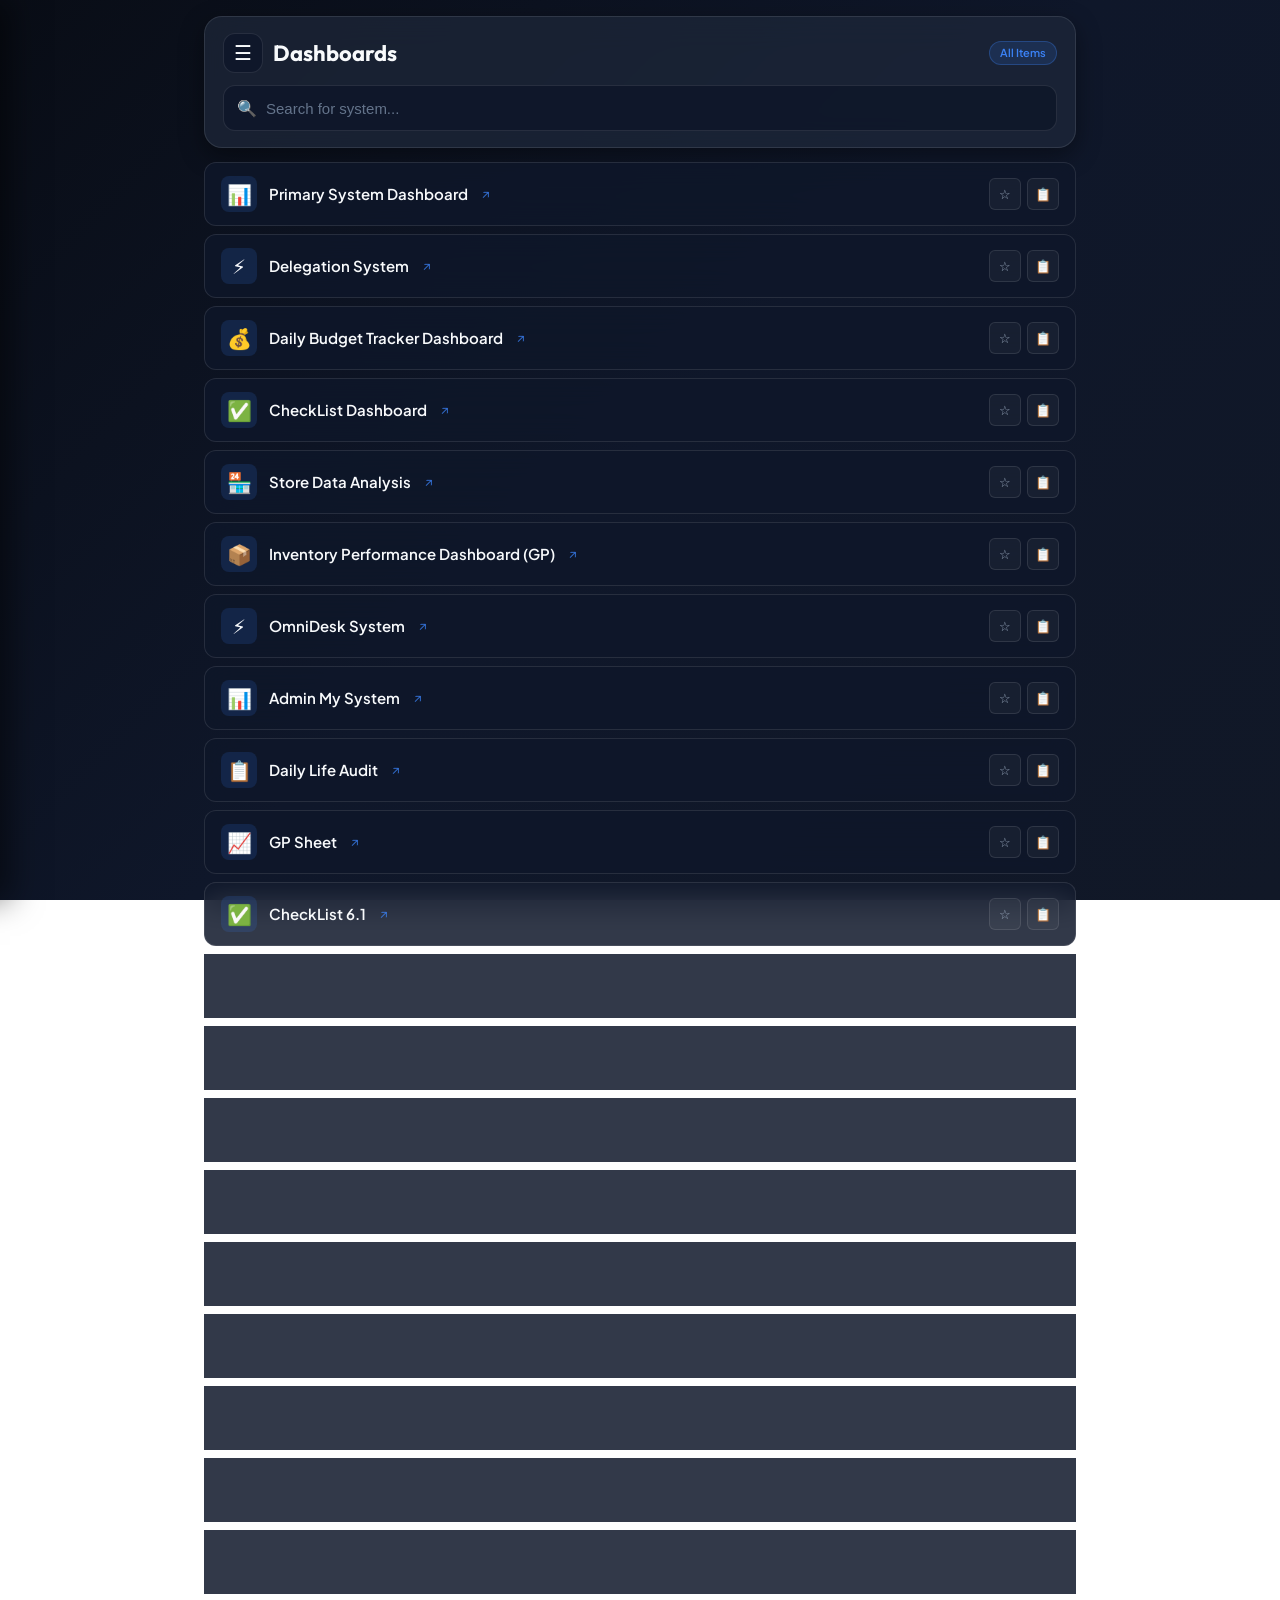
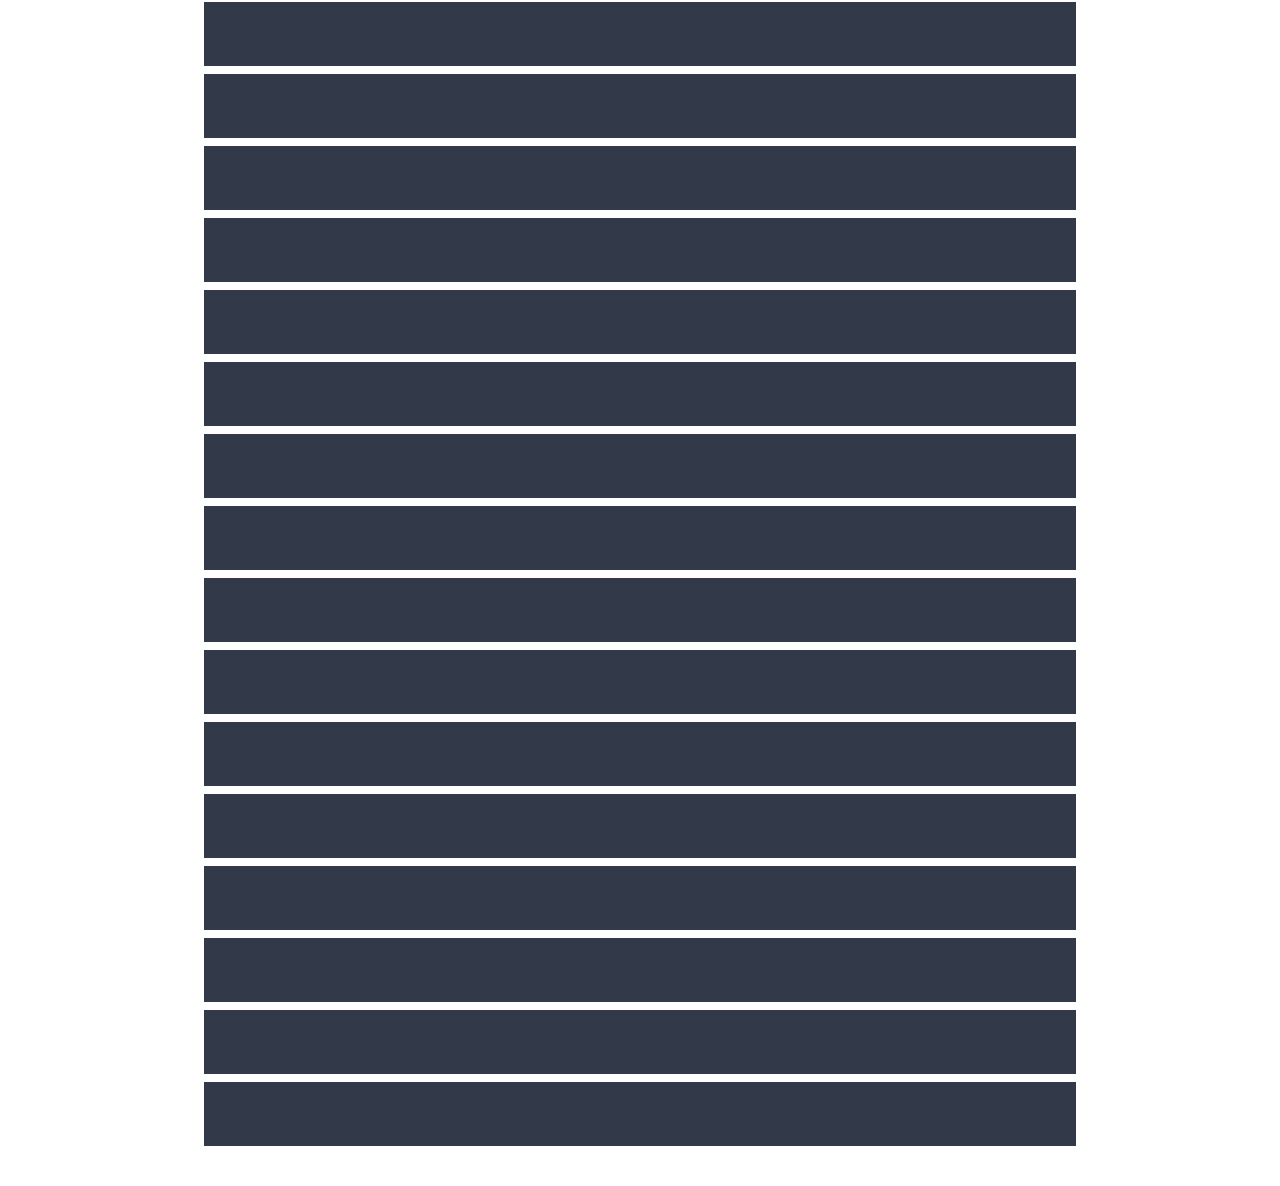
==== commit 0cef2366: "Streamline UI: keep top search bar minimal and keep ALL category filters strictly in sidebar" ====
--- a/omnidesk/index.html
+++ b/omnidesk/index.html
@@ -3,13 +3,10 @@
 <head>
   <meta charset="utf-8">
   <meta name="viewport" content="width=device-width, initial-scale=1, maximum-scale=5">
-  <title>OmniDesk - Workspace & Dashboards Hub</title>
+  <title>Dashboards - OmniDesk Hub</title>
   <meta name="description" content="OmniDesk is your central hub for dashboards, Google Sheets, business management tools, and project links.">
   
-  <!-- Open Graph / Social Meta -->
-  <meta property="og:title" content="OmniDesk - Workspace & Dashboards Hub">
-  <meta property="og:description" content="Access all your business dashboards, tools, forms, and Google Sheets in one modern workspace.">
-  <meta property="og:type" content="website">
+  <base target="_blank">
 
   <!-- Google Fonts -->
   <link rel="preconnect" href="https://fonts.googleapis.com">
@@ -20,10 +17,10 @@
     :root {
       /* Dark Theme (Default) */
       --bg-gradient: linear-gradient(135deg, #090d16 0%, #0f172a 50%, #111827 100%);
-      --bg-surface: rgba(30, 41, 59, 0.65);
-      --bg-surface-hover: rgba(51, 65, 85, 0.85);
-      --bg-card: rgba(15, 23, 42, 0.8);
-      --bg-card-hover: rgba(30, 41, 59, 0.95);
+      --bg-surface: rgba(30, 41, 59, 0.7);
+      --bg-surface-hover: rgba(51, 65, 85, 0.9);
+      --bg-card: rgba(15, 23, 42, 0.85);
+      --bg-card-hover: rgba(30, 41, 59, 0.98);
       --border-color: rgba(255, 255, 255, 0.1);
       --border-hover: rgba(59, 130, 246, 0.5);
       
@@ -35,9 +32,6 @@
       --primary-hover: #2563eb;
       --primary-light: rgba(59, 130, 246, 0.15);
       
-      --accent: #8b5cf6;
-      --accent-glow: rgba(139, 92, 246, 0.25);
-      
       --star-active: #f59e0b;
       --star-active-bg: rgba(245, 158, 11, 0.15);
       
@@ -47,13 +41,13 @@
 
       --glass-backdrop: blur(16px);
       --radius-sm: 8px;
-      --radius-md: 14px;
-      --radius-lg: 20px;
+      --radius-md: 12px;
+      --radius-lg: 18px;
     }
 
     [data-theme="light"] {
       --bg-gradient: linear-gradient(135deg, #f0f4f8 0%, #e2e8f0 50%, #cbd5e1 100%);
-      --bg-surface: rgba(255, 255, 255, 0.88);
+      --bg-surface: rgba(255, 255, 255, 0.92);
       --bg-surface-hover: rgba(255, 255, 255, 0.98);
       --bg-card: #ffffff;
       --bg-card-hover: #ffffff;
@@ -68,8 +62,8 @@
       --primary-hover: #1d4ed8;
       --primary-light: rgba(37, 99, 235, 0.1);
       
-      --accent: #7c3aed;
-      --accent-glow: rgba(124, 58, 237, 0.15);
+      --star-active: #f59e0b;
+      --star-active-bg: rgba(245, 158, 11, 0.15);
       
       --shadow-sm: 0 2px 6px rgba(0, 0, 0, 0.05);
       --shadow-md: 0 10px 30px rgba(0, 0, 0, 0.08);
@@ -94,15 +88,261 @@
       scroll-behavior: smooth;
     }
 
-    /* App Container */
-    .app-container {
-      max-width: 1280px;
+    /* Main Wrap Container */
+    .wrap {
+      max-width: 900px;
       margin: 0 auto;
-      padding: 16px 14px 50px;
+      padding: 16px 14px 40px;
       display: flex;
       flex-direction: column;
-      gap: 16px;
+      gap: 14px;
       min-height: 100vh;
+    }
+
+    /* Top Minimal Panel */
+    .panel-header {
+      background: var(--bg-surface);
+      backdrop-filter: var(--glass-backdrop);
+      -webkit-backdrop-filter: var(--glass-backdrop);
+      border: 1px solid var(--border-color);
+      border-radius: var(--radius-lg);
+      padding: 16px 18px;
+      box-shadow: var(--shadow-md);
+      display: flex;
+      flex-direction: column;
+      gap: 12px;
+    }
+
+    .header-title-bar {
+      display: flex;
+      align-items: center;
+      justify-content: space-between;
+      gap: 10px;
+    }
+
+    .brand-title-group {
+      display: flex;
+      align-items: center;
+      gap: 10px;
+    }
+
+    .menu-toggle-btn {
+      width: 40px;
+      height: 40px;
+      border-radius: var(--radius-md);
+      border: 1px solid var(--border-color);
+      background: var(--bg-card);
+      color: var(--text-main);
+      display: flex;
+      align-items: center;
+      justify-content: center;
+      cursor: pointer;
+      font-size: 20px;
+      transition: all 0.2s ease;
+    }
+
+    .menu-toggle-btn:hover {
+      background: var(--bg-surface-hover);
+      border-color: var(--primary);
+    }
+
+    h1 {
+      font-family: 'Outfit', Georgia, serif;
+      font-size: 22px;
+      font-weight: 700;
+      color: var(--text-main);
+      margin: 0;
+      line-height: 1.2;
+    }
+
+    .active-filter-badge {
+      font-size: 11px;
+      font-weight: 600;
+      padding: 3px 10px;
+      border-radius: 12px;
+      background: var(--primary-light);
+      color: var(--primary);
+      border: 1px solid rgba(59, 130, 246, 0.3);
+    }
+
+    /* Clean Search Bar */
+    .search-box {
+      position: relative;
+      width: 100%;
+    }
+
+    .search-icon {
+      position: absolute;
+      left: 14px;
+      top: 50%;
+      transform: translateY(-50%);
+      color: var(--text-muted);
+      pointer-events: none;
+      font-size: 16px;
+    }
+
+    .search {
+      width: 100%;
+      height: 46px;
+      padding: 10px 42px 10px 42px;
+      border: 1px solid var(--border-color);
+      border-radius: var(--radius-md);
+      outline: none;
+      background: var(--bg-card);
+      color: var(--text-main);
+      font-size: 15px;
+      font-weight: 500;
+      line-height: 1.4;
+      appearance: none;
+      -webkit-appearance: none;
+      transition: border-color 0.2s ease, box-shadow 0.2s ease;
+    }
+
+    .search::placeholder {
+      color: var(--text-dim);
+    }
+
+    .search:focus {
+      border-color: var(--primary);
+      box-shadow: 0 0 0 3px var(--primary-light);
+      background: var(--bg-surface-hover);
+    }
+
+    .clear-button {
+      position: absolute;
+      top: 50%;
+      right: 10px;
+      transform: translateY(-50%);
+      width: 28px;
+      height: 28px;
+      border: 0;
+      border-radius: 50%;
+      background: transparent;
+      color: var(--text-muted);
+      font-size: 20px;
+      cursor: pointer;
+      display: none;
+      align-items: center;
+      justify-content: center;
+    }
+
+    .clear-button.visible {
+      display: flex;
+    }
+
+    .clear-button:hover {
+      background: rgba(255, 255, 255, 0.15);
+      color: var(--text-main);
+    }
+
+    /* List Container */
+    .list {
+      width: 100%;
+      margin: 0;
+      padding: 0;
+      list-style: none;
+      display: flex;
+      flex-direction: column;
+      gap: 8px;
+    }
+
+    .dashboard-link-card {
+      display: flex;
+      align-items: center;
+      justify-content: space-between;
+      width: 100%;
+      padding: 13px 16px;
+      border: 1px solid var(--border-color);
+      border-radius: var(--radius-md);
+      background: var(--bg-card);
+      color: var(--text-main);
+      text-decoration: none;
+      backdrop-filter: var(--glass-backdrop);
+      transition: all 0.2s ease;
+      cursor: pointer;
+    }
+
+    .dashboard-link-card:hover {
+      background: var(--bg-card-hover);
+      border-color: var(--border-hover);
+      transform: translateY(-2px);
+      box-shadow: var(--shadow-sm);
+    }
+
+    .card-left {
+      display: flex;
+      align-items: center;
+      gap: 12px;
+      min-width: 0;
+      flex: 1;
+    }
+
+    .card-icon {
+      font-size: 20px;
+      width: 36px;
+      height: 36px;
+      border-radius: 8px;
+      background: var(--primary-light);
+      display: flex;
+      align-items: center;
+      justify-content: center;
+      flex-shrink: 0;
+    }
+
+    .card-title-text {
+      font-size: 15px;
+      font-weight: 600;
+      color: var(--text-main);
+      white-space: nowrap;
+      overflow: hidden;
+      text-overflow: ellipsis;
+    }
+
+    .card-right-tools {
+      display: flex;
+      align-items: center;
+      gap: 6px;
+      flex-shrink: 0;
+    }
+
+    .action-btn {
+      width: 32px;
+      height: 32px;
+      border-radius: 6px;
+      border: 1px solid var(--border-color);
+      background: rgba(255, 255, 255, 0.04);
+      color: var(--text-muted);
+      display: flex;
+      align-items: center;
+      justify-content: center;
+      cursor: pointer;
+      font-size: 13px;
+      transition: all 0.2s ease;
+    }
+
+    .action-btn:hover {
+      background: var(--primary-light);
+      color: var(--primary);
+      border-color: var(--primary);
+    }
+
+    .action-btn.starred {
+      color: var(--star-active);
+      background: var(--star-active-bg);
+      border-color: rgba(245, 158, 11, 0.4);
+    }
+
+    .action-btn.delete-btn:hover {
+      background: rgba(239, 68, 68, 0.15);
+      color: #ef4444;
+      border-color: #ef4444;
+    }
+
+    .external-arrow {
+      font-size: 13px;
+      color: var(--primary);
+      opacity: 0.8;
+      margin-left: 2px;
     }
 
     /* Sidebar Drawer Backdrop */
@@ -130,7 +370,7 @@
       position: fixed;
       top: 0;
       left: 0;
-      width: 290px;
+      width: 300px;
       max-width: 85vw;
       height: 100vh;
       background: var(--bg-card);
@@ -142,7 +382,7 @@
       display: flex;
       flex-direction: column;
       overflow-y: auto;
-      padding: 20px 18px;
+      padding: 22px 18px;
       gap: 20px;
     }
 
@@ -197,13 +437,13 @@
       display: flex;
       align-items: center;
       justify-content: space-between;
-      padding: 10px 12px;
+      padding: 11px 12px;
       border-radius: var(--radius-md);
       background: transparent;
       border: 1px solid transparent;
       color: var(--text-muted);
       font-weight: 600;
-      font-size: 13px;
+      font-size: 13.5px;
       cursor: pointer;
       transition: all 0.2s ease;
     }
@@ -221,7 +461,7 @@
       font-size: 11px;
     }
 
-    .drawer-add-btn {
+    .drawer-btn {
       padding: 12px 14px;
       border-radius: var(--radius-md);
       background: linear-gradient(135deg, var(--primary) 0%, #2563eb 100%);
@@ -239,415 +479,24 @@
       width: 100%;
     }
 
-    .drawer-add-btn:hover {
+    .drawer-btn:hover {
       transform: translateY(-2px);
       box-shadow: 0 6px 20px rgba(37, 99, 235, 0.45);
     }
 
-    /* Top Clean Header */
-    .header-card {
-      background: var(--bg-surface);
-      backdrop-filter: var(--glass-backdrop);
-      -webkit-backdrop-filter: var(--glass-backdrop);
-      border: 1px solid var(--border-color);
-      border-radius: var(--radius-lg);
-      padding: 16px 20px;
-      box-shadow: var(--shadow-md);
-      display: flex;
-      flex-direction: column;
-      gap: 14px;
-    }
-
-    .header-top {
-      display: flex;
-      align-items: center;
-      justify-content: space-between;
-      gap: 10px;
-    }
-
-    .brand-group {
-      display: flex;
-      align-items: center;
-      gap: 10px;
-    }
-
-    .menu-toggle-btn {
-      width: 40px;
-      height: 40px;
+    .drawer-theme-btn {
+      padding: 10px 14px;
       border-radius: var(--radius-md);
       border: 1px solid var(--border-color);
-      background: var(--bg-card);
+      background: var(--bg-surface);
       color: var(--text-main);
-      display: flex;
-      align-items: center;
-      justify-content: center;
+      font-size: 13px;
+      font-weight: 600;
       cursor: pointer;
-      font-size: 20px;
-      transition: all 0.2s ease;
-    }
-
-    .menu-toggle-btn:hover {
-      background: var(--bg-surface-hover);
-      border-color: var(--primary);
-    }
-
-    .logo-box {
-      width: 38px;
-      height: 38px;
-      border-radius: var(--radius-md);
-      background: linear-gradient(135deg, var(--primary) 0%, var(--accent) 100%);
-      display: flex;
-      align-items: center;
-      justify-content: center;
-      color: #ffffff;
-      font-size: 20px;
-      font-weight: 800;
-      box-shadow: var(--shadow-glow);
-    }
-
-    .title-group h1 {
-      font-family: 'Outfit', sans-serif;
-      font-size: 20px;
-      font-weight: 700;
-      letter-spacing: -0.3px;
-      background: linear-gradient(135deg, var(--text-main) 30%, var(--primary) 100%);
-      -webkit-background-clip: text;
-      -webkit-text-fill-color: transparent;
-      line-height: 1.2;
-    }
-
-    .header-actions {
-      display: flex;
-      align-items: center;
-      gap: 8px;
-    }
-
-    .icon-btn {
-      width: 40px;
-      height: 40px;
-      border-radius: var(--radius-md);
-      border: 1px solid var(--border-color);
-      background: var(--bg-card);
-      color: var(--text-main);
-      display: flex;
-      align-items: center;
-      justify-content: center;
-      cursor: pointer;
-      font-size: 17px;
-      transition: all 0.2s ease;
-    }
-
-    .icon-btn:hover {
-      background: var(--bg-surface-hover);
-      border-color: var(--primary);
-    }
-
-    /* Controls & Search */
-    .search-wrapper {
-      position: relative;
+      display: flex;
+      align-items: center;
+      justify-content: space-between;
       width: 100%;
-    }
-
-    .search-icon {
-      position: absolute;
-      left: 14px;
-      top: 50%;
-      transform: translateY(-50%);
-      color: var(--text-muted);
-      pointer-events: none;
-      font-size: 16px;
-    }
-
-    .search-input {
-      width: 100%;
-      height: 44px;
-      padding: 10px 80px 10px 42px;
-      border-radius: var(--radius-md);
-      border: 1px solid var(--border-color);
-      background: var(--bg-card);
-      color: var(--text-main);
-      font-size: 14px;
-      font-weight: 500;
-      outline: none;
-      transition: all 0.2s ease;
-    }
-
-    .search-input:focus {
-      border-color: var(--primary);
-      box-shadow: 0 0 0 3px var(--primary-light);
-      background: var(--bg-surface-hover);
-    }
-
-    .search-right-tools {
-      position: absolute;
-      right: 10px;
-      top: 50%;
-      transform: translateY(-50%);
-      display: flex;
-      align-items: center;
-      gap: 6px;
-    }
-
-    .shortcut-badge {
-      padding: 2px 6px;
-      border-radius: 6px;
-      background: rgba(255, 255, 255, 0.08);
-      border: 1px solid var(--border-color);
-      color: var(--text-dim);
-      font-size: 11px;
-      font-weight: 600;
-      pointer-events: none;
-    }
-
-    .clear-btn {
-      background: transparent;
-      border: none;
-      color: var(--text-muted);
-      font-size: 18px;
-      cursor: pointer;
-      width: 26px;
-      height: 26px;
-      border-radius: 50%;
-      display: none;
-      align-items: center;
-      justify-content: center;
-    }
-
-    .clear-btn.visible {
-      display: flex;
-    }
-
-    /* Category Bar Chips */
-    .categories-bar {
-      display: flex;
-      align-items: center;
-      gap: 6px;
-      overflow-x: auto;
-      padding-bottom: 2px;
-      scrollbar-width: none;
-      -ms-overflow-style: none;
-    }
-
-    .categories-bar::-webkit-scrollbar {
-      display: none;
-    }
-
-    .chip-btn {
-      display: flex;
-      align-items: center;
-      gap: 6px;
-      padding: 6px 12px;
-      border-radius: 30px;
-      border: 1px solid var(--border-color);
-      background: var(--bg-card);
-      color: var(--text-muted);
-      font-size: 12px;
-      font-weight: 600;
-      white-space: nowrap;
-      cursor: pointer;
-      transition: all 0.2s ease;
-    }
-
-    .chip-btn:hover {
-      background: var(--bg-surface-hover);
-      color: var(--text-main);
-    }
-
-    .chip-btn.active {
-      background: linear-gradient(135deg, var(--primary) 0%, #2563eb 100%);
-      color: #ffffff;
-      border-color: var(--primary);
-      box-shadow: 0 4px 10px rgba(37, 99, 235, 0.3);
-    }
-
-    .chip-count {
-      padding: 1px 6px;
-      border-radius: 10px;
-      background: rgba(255, 255, 255, 0.15);
-      font-size: 10px;
-    }
-
-    /* Bar Info */
-    .info-bar {
-      display: flex;
-      align-items: center;
-      justify-content: space-between;
-      padding: 0 2px;
-      font-size: 12px;
-      color: var(--text-muted);
-      font-weight: 500;
-    }
-
-    .result-count strong {
-      color: var(--primary);
-    }
-
-    /* Category Group Sections */
-    .category-group-section {
-      display: flex;
-      flex-direction: column;
-      gap: 10px;
-      margin-bottom: 20px;
-    }
-
-    .category-header-title {
-      display: flex;
-      align-items: center;
-      justify-content: space-between;
-      padding: 6px 8px;
-      border-bottom: 1px dashed var(--border-color);
-      color: var(--text-main);
-      font-size: 14px;
-      font-weight: 700;
-      font-family: 'Outfit', sans-serif;
-    }
-
-    .category-header-title .cat-badge-count {
-      font-size: 11px;
-      font-weight: 600;
-      padding: 1px 7px;
-      border-radius: 10px;
-      background: var(--primary-light);
-      color: var(--primary);
-    }
-
-    /* Sleek Cards Layout */
-    .links-grid {
-      display: grid;
-      grid-template-columns: repeat(auto-fill, minmax(280px, 1fr));
-      gap: 10px;
-      width: 100%;
-    }
-
-    /* Entire Card is a Direct Clickable Link */
-    .card-item {
-      background: var(--bg-card);
-      border: 1px solid var(--border-color);
-      border-radius: var(--radius-md);
-      padding: 12px 14px;
-      display: flex;
-      align-items: center;
-      justify-content: space-between;
-      gap: 10px;
-      position: relative;
-      backdrop-filter: var(--glass-backdrop);
-      transition: all 0.2s cubic-bezier(0.2, 0, 0, 1);
-      text-decoration: none;
-      color: var(--text-main);
-      cursor: pointer;
-    }
-
-    .card-item:hover {
-      transform: translateY(-2px);
-      border-color: var(--border-hover);
-      box-shadow: var(--shadow-md), var(--shadow-glow);
-      background: var(--bg-card-hover);
-    }
-
-    .card-main-info {
-      display: flex;
-      align-items: center;
-      gap: 10px;
-      min-width: 0;
-      flex: 1;
-    }
-
-    .card-icon {
-      width: 36px;
-      height: 36px;
-      border-radius: 9px;
-      display: flex;
-      align-items: center;
-      justify-content: center;
-      font-size: 18px;
-      flex-shrink: 0;
-      background: var(--primary-light);
-      color: var(--primary);
-      border: 1px solid rgba(59, 130, 246, 0.2);
-    }
-
-    .card-text {
-      display: flex;
-      flex-direction: column;
-      gap: 1px;
-      min-width: 0;
-    }
-
-    .card-title-row {
-      display: flex;
-      align-items: center;
-      gap: 4px;
-      min-width: 0;
-    }
-
-    .card-title {
-      font-size: 14px;
-      font-weight: 700;
-      color: var(--text-main);
-      white-space: nowrap;
-      overflow: hidden;
-      text-overflow: ellipsis;
-    }
-
-    .card-external-arrow {
-      font-size: 12px;
-      color: var(--primary);
-      opacity: 0.7;
-      transition: opacity 0.2s ease, transform 0.2s ease;
-      flex-shrink: 0;
-    }
-
-    .card-item:hover .card-external-arrow {
-      opacity: 1;
-      transform: translate(2px, -2px);
-    }
-
-    .card-url-preview {
-      font-size: 11px;
-      color: var(--text-dim);
-      white-space: nowrap;
-      overflow: hidden;
-      text-overflow: ellipsis;
-    }
-
-    .card-actions {
-      display: flex;
-      align-items: center;
-      gap: 4px;
-      flex-shrink: 0;
-    }
-
-    .action-btn {
-      width: 30px;
-      height: 30px;
-      border-radius: 6px;
-      border: 1px solid var(--border-color);
-      background: rgba(255, 255, 255, 0.04);
-      color: var(--text-muted);
-      display: flex;
-      align-items: center;
-      justify-content: center;
-      cursor: pointer;
-      font-size: 13px;
-      transition: all 0.2s ease;
-    }
-
-    .action-btn:hover {
-      background: var(--primary-light);
-      color: var(--primary);
-      border-color: var(--primary);
-    }
-
-    .action-btn.star-btn.starred {
-      color: var(--star-active);
-      background: var(--star-active-bg);
-      border-color: rgba(245, 158, 11, 0.4);
-    }
-
-    .action-btn.delete-btn:hover {
-      background: rgba(239, 68, 68, 0.15);
-      color: #ef4444;
-      border-color: #ef4444;
     }
 
     /* Modal Component */
@@ -773,7 +622,6 @@
       cursor: pointer;
     }
 
-    /* Code Help Box */
     .code-help-card {
       background: rgba(15, 23, 42, 0.6);
       border: 1px solid var(--border-color);
@@ -823,43 +671,41 @@
 
     /* Mobile Breakpoint */
     @media (max-width: 640px) {
-      .app-container {
+      .wrap {
         padding: 10px 8px 30px;
         gap: 10px;
       }
 
-      .header-card {
+      .panel-header {
         padding: 12px 14px;
         border-radius: var(--radius-md);
         gap: 10px;
       }
 
-      .title-group h1 {
-        font-size: 18px;
+      h1 {
+        font-size: 19px;
       }
 
-      .links-grid {
-        grid-template-columns: 1fr;
-        gap: 8px;
+      .dashboard-link-card {
+        padding: 11px 13px;
       }
 
-      .card-item {
-        padding: 10px 12px;
+      .card-title-text {
+        font-size: 14px;
       }
     }
   </style>
 </head>
+
 <body>
 
-  <!-- Slide-out Navigation Drawer -->
+  <!-- Slide-out Sidebar Drawer (Contains ALL Options & Categories!) -->
   <div id="drawerBackdrop" class="drawer-backdrop"></div>
   <aside id="mobileDrawer" class="mobile-drawer">
     <div class="drawer-header">
-      <div class="brand-group">
-        <div class="logo-box">⚡</div>
-        <div class="title-group">
-          <h1>OmniDesk Menu</h1>
-        </div>
+      <div class="brand-title-group">
+        <div class="menu-toggle-btn" style="width:34px; height:34px; font-size:16px;">⚡</div>
+        <h1>OmniDesk Menu</h1>
       </div>
       <button id="closeDrawerBtn" class="drawer-close-btn" aria-label="Close Drawer">&times;</button>
     </div>
@@ -871,101 +717,66 @@
       </ul>
     </div>
 
-    <div style="margin-top: auto; display: flex; flex-direction: column; gap: 8px;">
-      <button id="drawerAddLinkBtn" class="drawer-add-btn">
+    <div style="margin-top: auto; display: flex; flex-direction: column; gap: 10px;">
+      <button id="themeToggleBtn" class="drawer-theme-btn">
+        <span>Theme Toggle</span>
+        <span id="themeIcon">🌙 Dark</span>
+      </button>
+
+      <button id="drawerAddLinkBtn" class="drawer-btn">
         ➕ Add New Custom Link
       </button>
+
       <button id="helpCodeBtn" class="btn-secondary" style="width: 100%;">
         ℹ️ Code Permanent Link Guide
       </button>
     </div>
   </aside>
 
-  <!-- App Main Container -->
-  <div class="app-container">
-    
-    <!-- Top Clean Header -->
-    <header class="header-card">
-      <div class="header-top">
-        <div class="brand-group">
-          <button id="menuToggleBtn" class="menu-toggle-btn" title="Open Menu" aria-label="Open Menu">
+  <!-- Main Wrap -->
+  <main class="wrap">
+    <header class="panel-header">
+      <div class="header-title-bar">
+        <div class="brand-title-group">
+          <button id="menuToggleBtn" class="menu-toggle-btn" title="Open Sidebar Menu" aria-label="Open Sidebar Menu">
             ☰
           </button>
-          <div class="logo-box">⚡</div>
-          <div class="title-group">
-            <h1>OmniDesk Hub</h1>
-          </div>
+          <h1 id="page-title">Dashboards</h1>
         </div>
 
-        <div class="header-actions">
-          <button id="themeToggle" class="icon-btn" title="Toggle Dark / Light Theme" aria-label="Toggle theme">
-            <span id="themeIcon">🌙</span>
-          </button>
-        </div>
+        <span id="activeFilterBadge" class="active-filter-badge">All Items</span>
       </div>
 
-      <!-- Controls & Search Bar -->
-      <div class="search-wrapper">
+      <!-- Clean Search Bar -->
+      <div class="search-box">
         <span class="search-icon">🔍</span>
-        <input 
-          type="search" 
-          id="searchInput" 
-          class="search-input" 
-          placeholder="Search dashboards, spreadsheets, forms..." 
+        <input
+          id="q"
+          class="search"
+          type="search"
+          placeholder="Search for system..."
+          aria-label="Search dashboards"
           autocomplete="off"
           spellcheck="false"
         >
-        <div class="search-right-tools">
-          <span class="shortcut-badge">/</span>
-          <button id="clearSearch" class="clear-btn" title="Clear search">&times;</button>
-        </div>
-      </div>
-
-      <!-- Category Filter Chips -->
-      <div class="categories-bar" id="categoriesBar">
-        <button class="chip-btn active" data-category="all">
-          <span>✨ All</span>
-          <span class="chip-count" id="countAll">0</span>
-        </button>
-        <button class="chip-btn" data-category="favorites">
-          <span>⭐ Starred</span>
-          <span class="chip-count" id="countFavorites">0</span>
-        </button>
-        <button class="chip-btn" data-category="dashboards">
-          <span>📊 Dashboards</span>
-          <span class="chip-count" id="countDashboards">0</span>
-        </button>
-        <button class="chip-btn" data-category="sheets">
-          <span>📈 Google Sheets</span>
-          <span class="chip-count" id="countSheets">0</span>
-        </button>
-        <button class="chip-btn" data-category="docs">
-          <span>📝 Docs & Forms</span>
-          <span class="chip-count" id="countDocs">0</span>
-        </button>
-        <button class="chip-btn" data-category="apps">
-          <span>🌐 Web Apps</span>
-          <span class="chip-count" id="countApps">0</span>
-        </button>
-        <button class="chip-btn" data-category="tools">
-          <span>🧠 AI & Tools</span>
-          <span class="chip-count" id="countTools">0</span>
+
+        <button
+          id="clearButton"
+          class="clear-button"
+          type="button"
+          aria-label="Clear search"
+          title="Clear search"
+        >
+          &times;
         </button>
       </div>
     </header>
 
-    <!-- Sub Header Status -->
-    <div class="info-bar">
-      <div class="result-count">Showing <strong id="visibleCount">0</strong> links</div>
-      <div id="activeFilterTag">Filter: All</div>
-    </div>
-
-    <!-- Main Items Container -->
-    <main id="linksContainer">
-      <!-- Dynamically populated via JS -->
-    </main>
-
-  </div>
+    <!-- Dashboards List -->
+    <ul id="list" class="list">
+      <!-- Items dynamically populated via JS -->
+    </ul>
+  </main>
 
   <!-- Add Custom Link Modal Overlay -->
   <div id="addModalOverlay" class="modal-overlay">
@@ -1307,11 +1118,11 @@
     let customLinks = JSON.parse(localStorage.getItem("omnidesk_custom_links") || "[]");
 
     const categoryConfig = {
-      dashboards: { title: "Dashboards & Analytics", icon: "📊" },
-      sheets: { title: "Google Sheets & Systems", icon: "📈" },
-      docs: { title: "Docs, Forms & Notes", icon: "📝" },
-      apps: { title: "Web Applications & Portals", icon: "🌐" },
-      tools: { title: "AI & Productivity Tools", icon: "🧠" }
+      dashboards: { title: "Dashboards", icon: "📊" },
+      sheets: { title: "Google Sheets", icon: "📈" },
+      docs: { title: "Docs & Forms", icon: "📝" },
+      apps: { title: "Web Apps", icon: "🌐" },
+      tools: { title: "AI & Tools", icon: "🧠" }
     };
 
     const categoryNames = {
@@ -1329,14 +1140,10 @@
     }
 
     // DOM Elements
-    const linksContainer = document.getElementById("linksContainer");
-    const searchInput = document.getElementById("searchInput");
-    const clearSearch = document.getElementById("clearSearch");
-    const categoriesBar = document.getElementById("categoriesBar");
-    const visibleCount = document.getElementById("visibleCount");
-    const activeFilterTag = document.getElementById("activeFilterTag");
-    const themeToggle = document.getElementById("themeToggle");
-    const themeIcon = document.getElementById("themeIcon");
+    const searchInput = document.getElementById("q");
+    const clearButton = document.getElementById("clearButton");
+    const list = document.getElementById("list");
+    const activeFilterBadge = document.getElementById("activeFilterBadge");
 
     const menuToggleBtn = document.getElementById("menuToggleBtn");
     const mobileDrawer = document.getElementById("mobileDrawer");
@@ -1344,6 +1151,9 @@
     const closeDrawerBtn = document.getElementById("closeDrawerBtn");
     const drawerNavList = document.getElementById("drawerNavList");
     const drawerAddLinkBtn = document.getElementById("drawerAddLinkBtn");
+
+    const themeToggleBtn = document.getElementById("themeToggleBtn");
+    const themeIcon = document.getElementById("themeIcon");
 
     const addModalOverlay = document.getElementById("addModalOverlay");
     const closeModalBtn = document.getElementById("closeModalBtn");
@@ -1373,14 +1183,6 @@
         }
       });
 
-      document.getElementById("countAll").textContent = counts.all;
-      document.getElementById("countFavorites").textContent = counts.favorites;
-      document.getElementById("countDashboards").textContent = counts.dashboards;
-      document.getElementById("countSheets").textContent = counts.sheets;
-      document.getElementById("countDocs").textContent = counts.docs;
-      document.getElementById("countApps").textContent = counts.apps;
-      document.getElementById("countTools").textContent = counts.tools;
-
       renderDrawerNav(counts);
     }
 
@@ -1454,64 +1256,50 @@
       toast.classList.add("show");
       setTimeout(() => {
         toast.classList.remove("show");
-      }, 2200);
-    }
-
-    function formatUrlPreview(url) {
-      try {
-        const parsed = new URL(url);
-        return parsed.hostname.replace("www.", "");
-      } catch (e) {
-        return url;
-      }
-    }
-
-    // Direct Clickable Card HTML
+      }, 2000);
+    }
+
     function createCardHtml(item) {
       const isStarred = starredIds.includes(item.id);
       const isCustom = item.isCustom;
 
       return `
-        <a class="card-item" href="${item.url}" target="_blank" rel="noopener noreferrer" title="Click to open ${item.title}">
-          <div class="card-main-info">
-            <div class="card-icon">${item.icon || '🔗'}</div>
-            <div class="card-text">
-              <div class="card-title-row">
-                <span class="card-title">${item.title}</span>
-                <span class="card-external-arrow">↗</span>
-              </div>
-              <div class="card-url-preview">${formatUrlPreview(item.url)}</div>
+        <li class="list-item">
+          <a class="dashboard-link-card" href="${item.url}" target="_blank" rel="noopener noreferrer" title="Click to open ${item.title}">
+            <div class="card-left">
+              <div class="card-icon">${item.icon || '🔗'}</div>
+              <span class="card-title-text">${item.title}</span>
+              <span class="external-arrow">↗</span>
             </div>
-          </div>
-
-          <div class="card-actions">
-            <button class="action-btn star-btn ${isStarred ? 'starred' : ''}" 
-              title="${isStarred ? 'Unstar' : 'Star'}" 
-              onclick="toggleStar('${item.id}', event)">
-              ${isStarred ? '★' : '☆'}
-            </button>
-
-            <button class="action-btn" 
-              title="Copy URL" 
-              onclick="copyUrl('${item.url}', event)">
-              📋
-            </button>
-
-            ${isCustom ? `
-              <button class="action-btn delete-btn" 
-                title="Delete Link" 
-                onclick="deleteCustomLink('${item.id}', event)">
-                🗑️
+
+            <div class="card-right-tools">
+              <button class="action-btn star-btn ${isStarred ? 'starred' : ''}" 
+                title="${isStarred ? 'Unstar' : 'Star'}" 
+                onclick="toggleStar('${item.id}', event)">
+                ${isStarred ? '★' : '☆'}
               </button>
-            ` : ''}
-          </div>
-        </a>
+
+              <button class="action-btn" 
+                title="Copy URL" 
+                onclick="copyUrl('${item.url}', event)">
+                📋
+              </button>
+
+              ${isCustom ? `
+                <button class="action-btn delete-btn" 
+                  title="Delete Link" 
+                  onclick="deleteCustomLink('${item.id}', event)">
+                  🗑️
+                </button>
+              ` : ''}
+            </div>
+          </a>
+        </li>
       `;
     }
 
-    // Render Items
     function renderItems() {
-      linksContainer.innerHTML = "";
+      list.innerHTML = "";
       const allItems = getAllItems();
 
       const filtered = allItems.filter(item => {
@@ -1532,69 +1320,22 @@
         return categoryMatch && searchMatch;
       });
 
-      visibleCount.textContent = filtered.length;
-      activeFilterTag.textContent = `Filter: ${categoryNames[currentCategory] || 'Custom'}`;
+      activeFilterBadge.textContent = categoryNames[currentCategory] || 'Custom';
 
       if (filtered.length === 0) {
-        linksContainer.innerHTML = `
-          <div style="text-align: center; padding: 50px 20px; border: 2px dashed var(--border-color); border-radius: var(--radius-lg); background: var(--bg-surface);">
-            <div style="font-size: 38px; opacity: 0.5;">🔍</div>
-            <div style="font-size: 16px; font-weight: 700; margin-top: 8px;">No links found</div>
+        list.innerHTML = `
+          <div style="text-align: center; padding: 40px 14px; border: 1px dashed var(--border-color); border-radius: var(--radius-md); color: var(--text-muted);">
+            No dashboard found.
           </div>
         `;
         return;
       }
 
-      if (currentCategory === "all" && searchQuery === "") {
-        const categoriesOrder = ["dashboards", "sheets", "docs", "apps", "tools"];
-
-        categoriesOrder.forEach(catKey => {
-          const catItems = filtered.filter(item => item.category === catKey);
-
-          if (catItems.length > 0) {
-            const sectionHtml = `
-              <div class="category-group-section">
-                <div class="category-header-title">
-                  <span>${categoryConfig[catKey].icon} ${categoryConfig[catKey].title}</span>
-                  <span class="cat-badge-count">${catItems.length}</span>
-                </div>
-                <div class="links-grid">
-                  ${catItems.map(item => createCardHtml(item)).join("")}
-                </div>
-              </div>
-            `;
-            linksContainer.insertAdjacentHTML("beforeend", sectionHtml);
-          }
-        });
-      } else {
-        const containerHtml = `
-          <div class="links-grid">
-            ${filtered.map(item => createCardHtml(item)).join("")}
-          </div>
-        `;
-        linksContainer.insertAdjacentHTML("beforeend", containerHtml);
-      }
-    }
-
-    categoriesBar.addEventListener("click", (e) => {
-      const chip = e.target.closest(".chip-btn");
-      if (!chip) return;
-
-      document.querySelectorAll(".chip-btn").forEach(btn => btn.classList.remove("active"));
-      chip.classList.add("active");
-
-      currentCategory = chip.dataset.category;
-      updateCounts();
-      renderItems();
-    });
+      list.innerHTML = filtered.map(item => createCardHtml(item)).join("");
+    }
 
     function selectCategoryFromDrawer(categoryKey) {
       currentCategory = categoryKey;
-
-      document.querySelectorAll(".chip-btn").forEach(btn => {
-        btn.classList.toggle("active", btn.dataset.category === categoryKey);
-      });
-
       closeDrawer();
       updateCounts();
       renderItems();
@@ -1602,14 +1343,14 @@
 
     searchInput.addEventListener("input", (e) => {
       searchQuery = e.target.value.trim();
-      clearSearch.classList.toggle("visible", searchQuery.length > 0);
+      clearButton.classList.toggle("visible", searchQuery.length > 0);
       renderItems();
     });
 
-    clearSearch.addEventListener("click", () => {
+    clearButton.addEventListener("click", () => {
       searchInput.value = "";
       searchQuery = "";
-      clearSearch.classList.remove("visible");
+      clearButton.classList.remove("visible");
       renderItems();
       searchInput.focus();
     });
@@ -1687,11 +1428,11 @@
       renderItems();
     }
 
-    themeToggle.addEventListener("click", () => {
+    themeToggleBtn.addEventListener("click", () => {
       const currentTheme = document.documentElement.getAttribute("data-theme");
       const nextTheme = currentTheme === "dark" ? "light" : "dark";
       document.documentElement.setAttribute("data-theme", nextTheme);
-      themeIcon.textContent = nextTheme === "dark" ? "🌙" : "☀️";
+      themeIcon.textContent = nextTheme === "dark" ? "🌙 Dark" : "☀️ Light";
       localStorage.setItem("omnidesk_theme", nextTheme);
       showToast(`Switched to ${nextTheme.toUpperCase()} theme`);
     });
@@ -1699,7 +1440,7 @@
     const savedTheme = localStorage.getItem("omnidesk_theme");
     if (savedTheme) {
       document.documentElement.setAttribute("data-theme", savedTheme);
-      themeIcon.textContent = savedTheme === "dark" ? "🌙" : "☀️";
+      themeIcon.textContent = savedTheme === "dark" ? "🌙 Dark" : "☀️ Light";
     }
 
     document.addEventListener("keydown", (e) => {
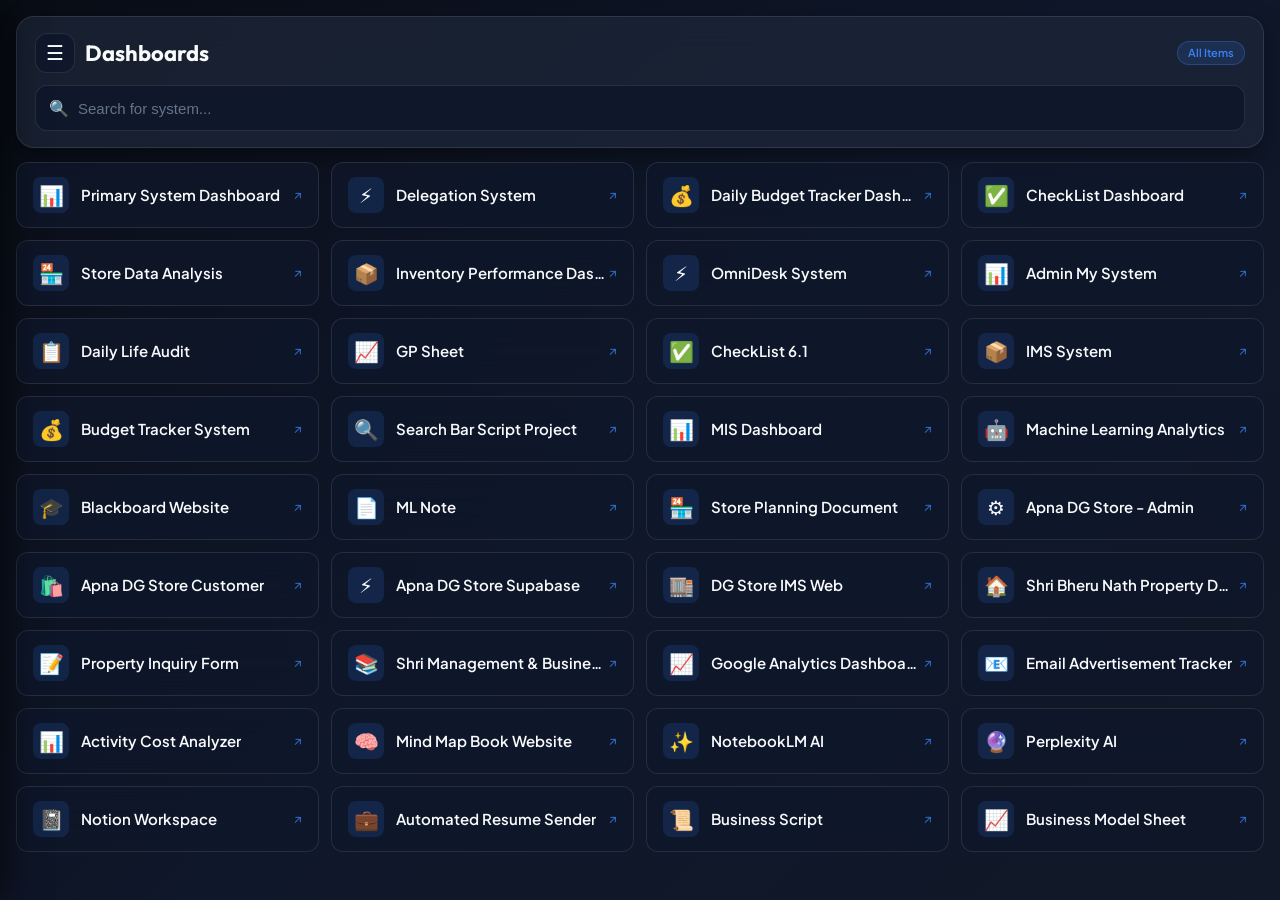
==== commit c533e8dd: "Remove star & copy buttons, convert desktop view to responsive multi-column grid" ====
--- a/omnidesk/index.html
+++ b/omnidesk/index.html
@@ -32,9 +32,6 @@
       --primary-hover: #2563eb;
       --primary-light: rgba(59, 130, 246, 0.15);
       
-      --star-active: #f59e0b;
-      --star-active-bg: rgba(245, 158, 11, 0.15);
-      
       --shadow-sm: 0 2px 8px rgba(0, 0, 0, 0.3);
       --shadow-md: 0 8px 24px rgba(0, 0, 0, 0.4);
       --shadow-glow: 0 0 25px rgba(59, 130, 246, 0.2);
@@ -62,9 +59,6 @@
       --primary-hover: #1d4ed8;
       --primary-light: rgba(37, 99, 235, 0.1);
       
-      --star-active: #f59e0b;
-      --star-active-bg: rgba(245, 158, 11, 0.15);
-      
       --shadow-sm: 0 2px 6px rgba(0, 0, 0, 0.05);
       --shadow-md: 0 10px 30px rgba(0, 0, 0, 0.08);
       --shadow-glow: 0 0 20px rgba(37, 99, 235, 0.15);
@@ -88,11 +82,11 @@
       scroll-behavior: smooth;
     }
 
-    /* Main Wrap Container */
+    /* Main Wrap Container - Desktop Wide */
     .wrap {
-      max-width: 900px;
+      max-width: 1280px;
       margin: 0 auto;
-      padding: 16px 14px 40px;
+      padding: 16px 16px 40px;
       display: flex;
       flex-direction: column;
       gap: 14px;
@@ -235,15 +229,20 @@
       color: var(--text-main);
     }
 
-    /* List Container */
+    /* Desktop Multi-Column Grid Layout */
     .list {
       width: 100%;
       margin: 0;
       padding: 0;
       list-style: none;
-      display: flex;
-      flex-direction: column;
-      gap: 8px;
+      display: grid;
+      grid-template-columns: repeat(auto-fill, minmax(290px, 1fr));
+      gap: 12px;
+    }
+
+    .list-item {
+      display: flex;
+      width: 100%;
     }
 
     .dashboard-link-card {
@@ -251,7 +250,7 @@
       align-items: center;
       justify-content: space-between;
       width: 100%;
-      padding: 13px 16px;
+      padding: 14px 16px;
       border: 1px solid var(--border-color);
       border-radius: var(--radius-md);
       background: var(--bg-card);
@@ -306,8 +305,8 @@
     }
 
     .action-btn {
-      width: 32px;
-      height: 32px;
+      width: 30px;
+      height: 30px;
       border-radius: 6px;
       border: 1px solid var(--border-color);
       background: rgba(255, 255, 255, 0.04);
@@ -320,18 +319,6 @@
       transition: all 0.2s ease;
     }
 
-    .action-btn:hover {
-      background: var(--primary-light);
-      color: var(--primary);
-      border-color: var(--primary);
-    }
-
-    .action-btn.starred {
-      color: var(--star-active);
-      background: var(--star-active-bg);
-      border-color: rgba(245, 158, 11, 0.4);
-    }
-
     .action-btn.delete-btn:hover {
       background: rgba(239, 68, 68, 0.15);
       color: #ef4444;
@@ -342,7 +329,14 @@
       font-size: 13px;
       color: var(--primary);
       opacity: 0.8;
-      margin-left: 2px;
+      margin-left: 4px;
+      flex-shrink: 0;
+      transition: transform 0.2s ease;
+    }
+
+    .dashboard-link-card:hover .external-arrow {
+      transform: translate(2px, -2px);
+      opacity: 1;
     }
 
     /* Sidebar Drawer Backdrop */
@@ -686,6 +680,11 @@
         font-size: 19px;
       }
 
+      .list {
+        grid-template-columns: 1fr;
+        gap: 8px;
+      }
+
       .dashboard-link-card {
         padding: 11px 13px;
       }
@@ -772,7 +771,7 @@
       </div>
     </header>
 
-    <!-- Dashboards List -->
+    <!-- Responsive Grid of Dashboards -->
     <ul id="list" class="list">
       <!-- Items dynamically populated via JS -->
     </ul>
@@ -1114,7 +1113,6 @@
     // State Variables
     let currentCategory = "all";
     let searchQuery = "";
-    let starredIds = JSON.parse(localStorage.getItem("omnidesk_starred") || "[]");
     let customLinks = JSON.parse(localStorage.getItem("omnidesk_custom_links") || "[]");
 
     const categoryConfig = {
@@ -1127,7 +1125,6 @@
 
     const categoryNames = {
       all: "All Items",
-      favorites: "Starred Items",
       dashboards: "Dashboards",
       sheets: "Google Sheets",
       docs: "Docs & Forms",
@@ -1169,7 +1166,6 @@
       const items = getAllItems();
       const counts = {
         all: items.length,
-        favorites: starredIds.length,
         dashboards: 0,
         sheets: 0,
         docs: 0,
@@ -1187,12 +1183,12 @@
     }
 
     function renderDrawerNav(counts) {
-      const keys = ["all", "favorites", "dashboards", "sheets", "docs", "apps", "tools"];
+      const keys = ["all", "dashboards", "sheets", "docs", "apps", "tools"];
       drawerNavList.innerHTML = "";
 
       keys.forEach(key => {
         const isActive = currentCategory === key;
-        const icon = key === "all" ? "✨" : key === "favorites" ? "⭐" : categoryConfig[key]?.icon || "🏷️";
+        const icon = key === "all" ? "✨" : categoryConfig[key]?.icon || "🏷️";
         const navHtml = `
           <li class="drawer-nav-item ${isActive ? 'active' : ''}" onclick="selectCategoryFromDrawer('${key}')">
             <span>${icon} ${categoryNames[key]}</span>
@@ -1203,25 +1199,6 @@
       });
     }
 
-    function toggleStar(itemId, event) {
-      if (event) {
-        event.preventDefault();
-        event.stopPropagation();
-      }
-
-      if (starredIds.includes(itemId)) {
-        starredIds = starredIds.filter(id => id !== itemId);
-        showToast("Removed from Starred");
-      } else {
-        starredIds.push(itemId);
-        showToast("⭐ Added to Starred!");
-      }
-
-      localStorage.setItem("omnidesk_starred", JSON.stringify(starredIds));
-      updateCounts();
-      renderItems();
-    }
-
     function deleteCustomLink(itemId, event) {
       if (event) {
         event.preventDefault();
@@ -1237,19 +1214,6 @@
       }
     }
 
-    function copyUrl(url, event) {
-      if (event) {
-        event.preventDefault();
-        event.stopPropagation();
-      }
-
-      navigator.clipboard.writeText(url).then(() => {
-        showToast("📋 Link copied!");
-      }).catch(() => {
-        showToast("Failed to copy link");
-      });
-    }
-
     function showToast(msg) {
       const toast = document.getElementById("toast");
       document.getElementById("toastMsg").textContent = msg;
@@ -1260,7 +1224,6 @@
     }
 
     function createCardHtml(item) {
-      const isStarred = starredIds.includes(item.id);
       const isCustom = item.isCustom;
 
       return `
@@ -1269,22 +1232,9 @@
             <div class="card-left">
               <div class="card-icon">${item.icon || '🔗'}</div>
               <span class="card-title-text">${item.title}</span>
-              <span class="external-arrow">↗</span>
             </div>
 
             <div class="card-right-tools">
-              <button class="action-btn star-btn ${isStarred ? 'starred' : ''}" 
-                title="${isStarred ? 'Unstar' : 'Star'}" 
-                onclick="toggleStar('${item.id}', event)">
-                ${isStarred ? '★' : '☆'}
-              </button>
-
-              <button class="action-btn" 
-                title="Copy URL" 
-                onclick="copyUrl('${item.url}', event)">
-                📋
-              </button>
-
               ${isCustom ? `
                 <button class="action-btn delete-btn" 
                   title="Delete Link" 
@@ -1292,6 +1242,7 @@
                   🗑️
                 </button>
               ` : ''}
+              <span class="external-arrow">↗</span>
             </div>
           </a>
         </li>
@@ -1306,8 +1257,6 @@
         let categoryMatch = false;
         if (currentCategory === "all") {
           categoryMatch = true;
-        } else if (currentCategory === "favorites") {
-          categoryMatch = starredIds.includes(item.id);
         } else {
           categoryMatch = item.category === currentCategory;
         }
@@ -1324,7 +1273,7 @@
 
       if (filtered.length === 0) {
         list.innerHTML = `
-          <div style="text-align: center; padding: 40px 14px; border: 1px dashed var(--border-color); border-radius: var(--radius-md); color: var(--text-muted);">
+          <div style="grid-column: 1 / -1; text-align: center; padding: 40px 14px; border: 1px dashed var(--border-color); border-radius: var(--radius-md); color: var(--text-muted);">
             No dashboard found.
           </div>
         `;
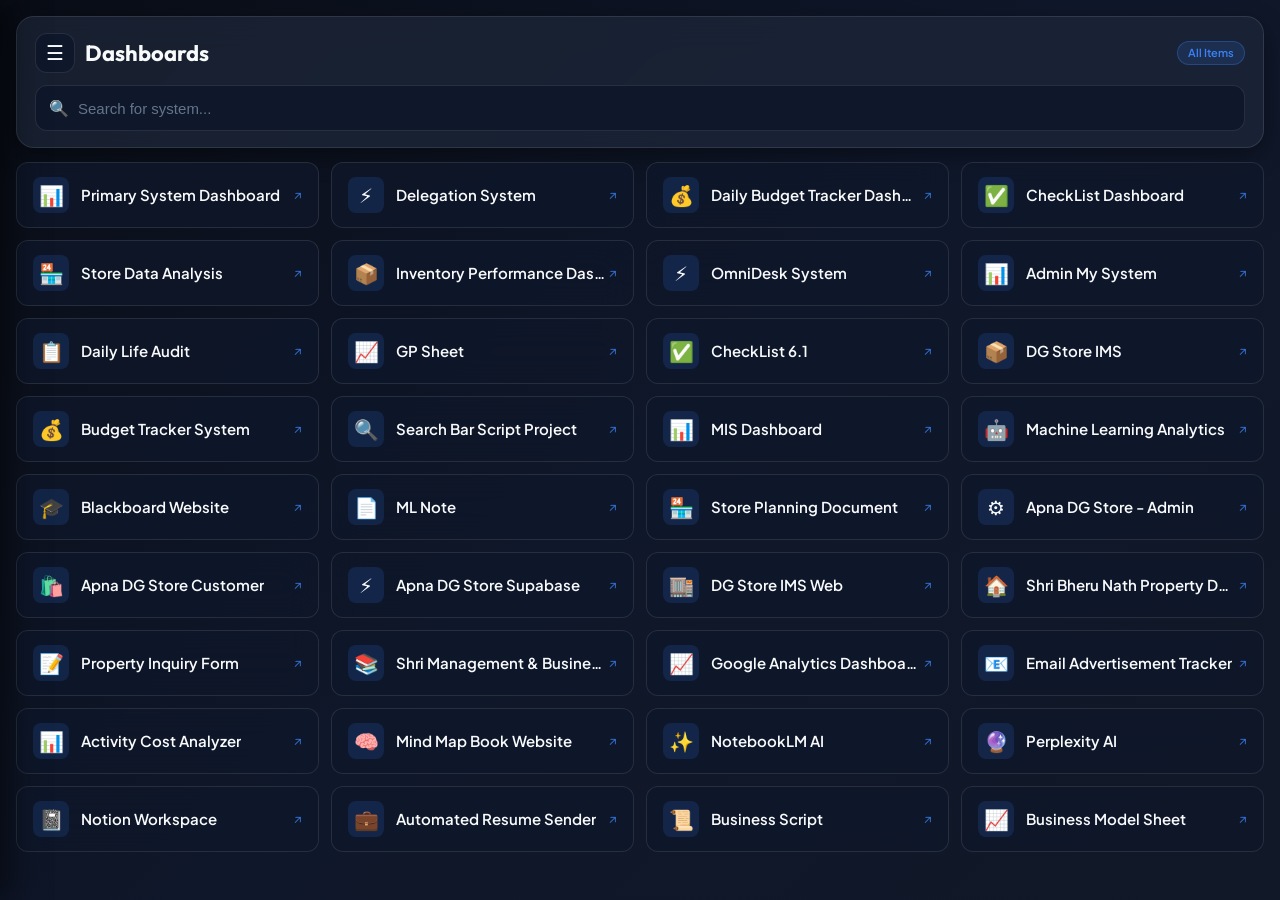
==== commit dfe2fae0: "Update DG Store IMS Google Sheet link with requested URL and tab" ====
--- a/omnidesk/index.html
+++ b/omnidesk/index.html
@@ -934,9 +934,9 @@
         icon: "✅"
       },
       {
-        id: "ims-system",
-        title: "IMS System",
-        url: "https://docs.google.com/spreadsheets/d/1rIEVhMRWm-xtWnAQA4E_QvKoGflgNT6zA63daIxrbdc/edit?gid=516475266#gid=516475266",
+        id: "dg-store-ims-sheet",
+        title: "DG Store IMS",
+        url: "https://docs.google.com/spreadsheets/d/1rIEVhMRWm-xtWnAQA4E_QvKoGflgNT6zA63daIxrbdc/edit?gid=785843150#gid=785843150",
         category: "sheets",
         icon: "📦"
       },
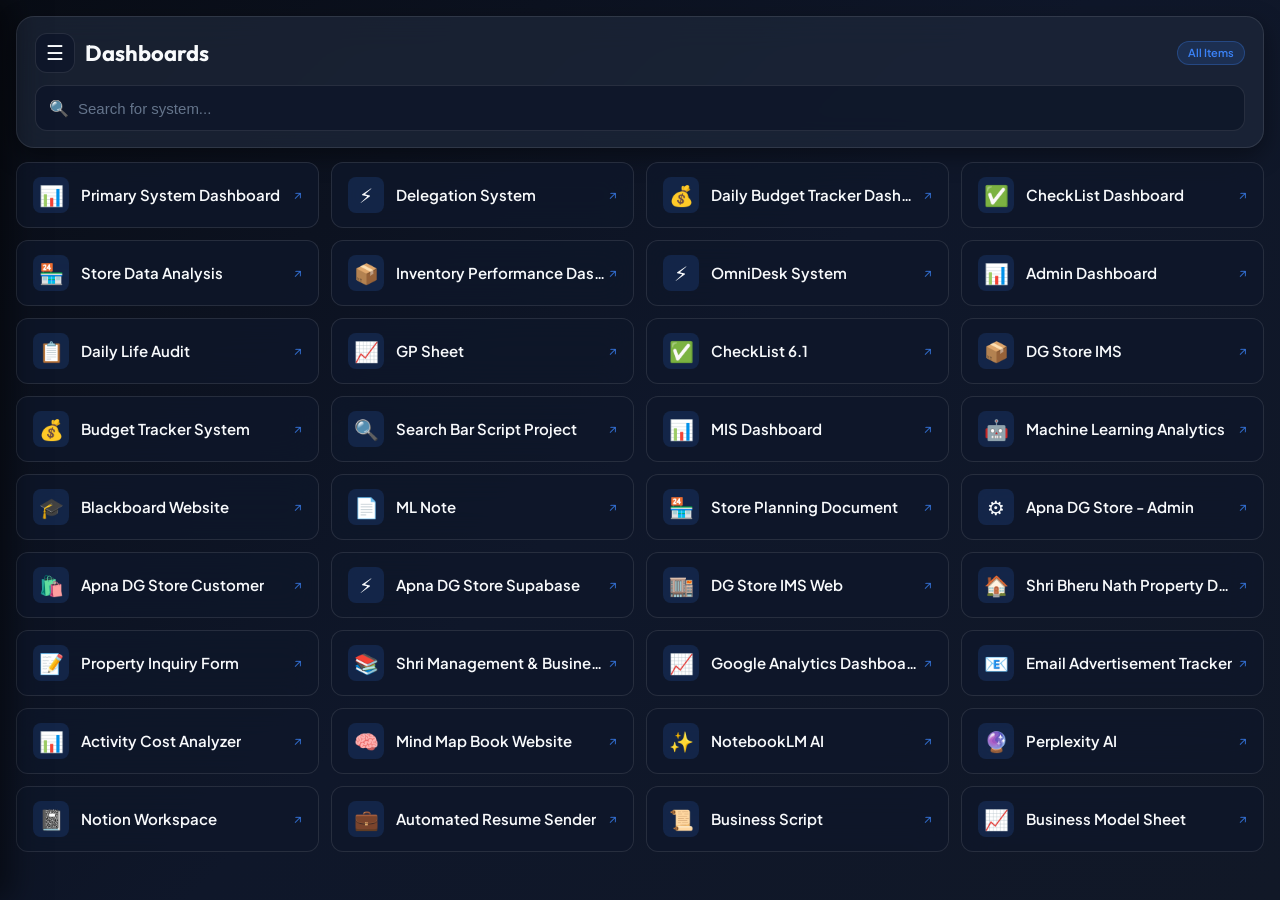
==== commit d982bb3e: "Update Admin Dashboard link title and datastudio link" ====
--- a/omnidesk/index.html
+++ b/omnidesk/index.html
@@ -906,9 +906,9 @@
         icon: "⚡"
       },
       {
-        id: "admin-my-system",
-        title: "Admin My System",
-        url: "https://lookerstudio.google.com/reporting/a91cad50-9fd8-490d-bcf5-48cc1edf183d",
+        id: "admin-dashboard",
+        title: "Admin Dashboard",
+        url: "https://datastudio.google.com/reporting/a91cad50-9fd8-490d-bcf5-48cc1edf183d",
         category: "dashboards",
         icon: "📊"
       },
